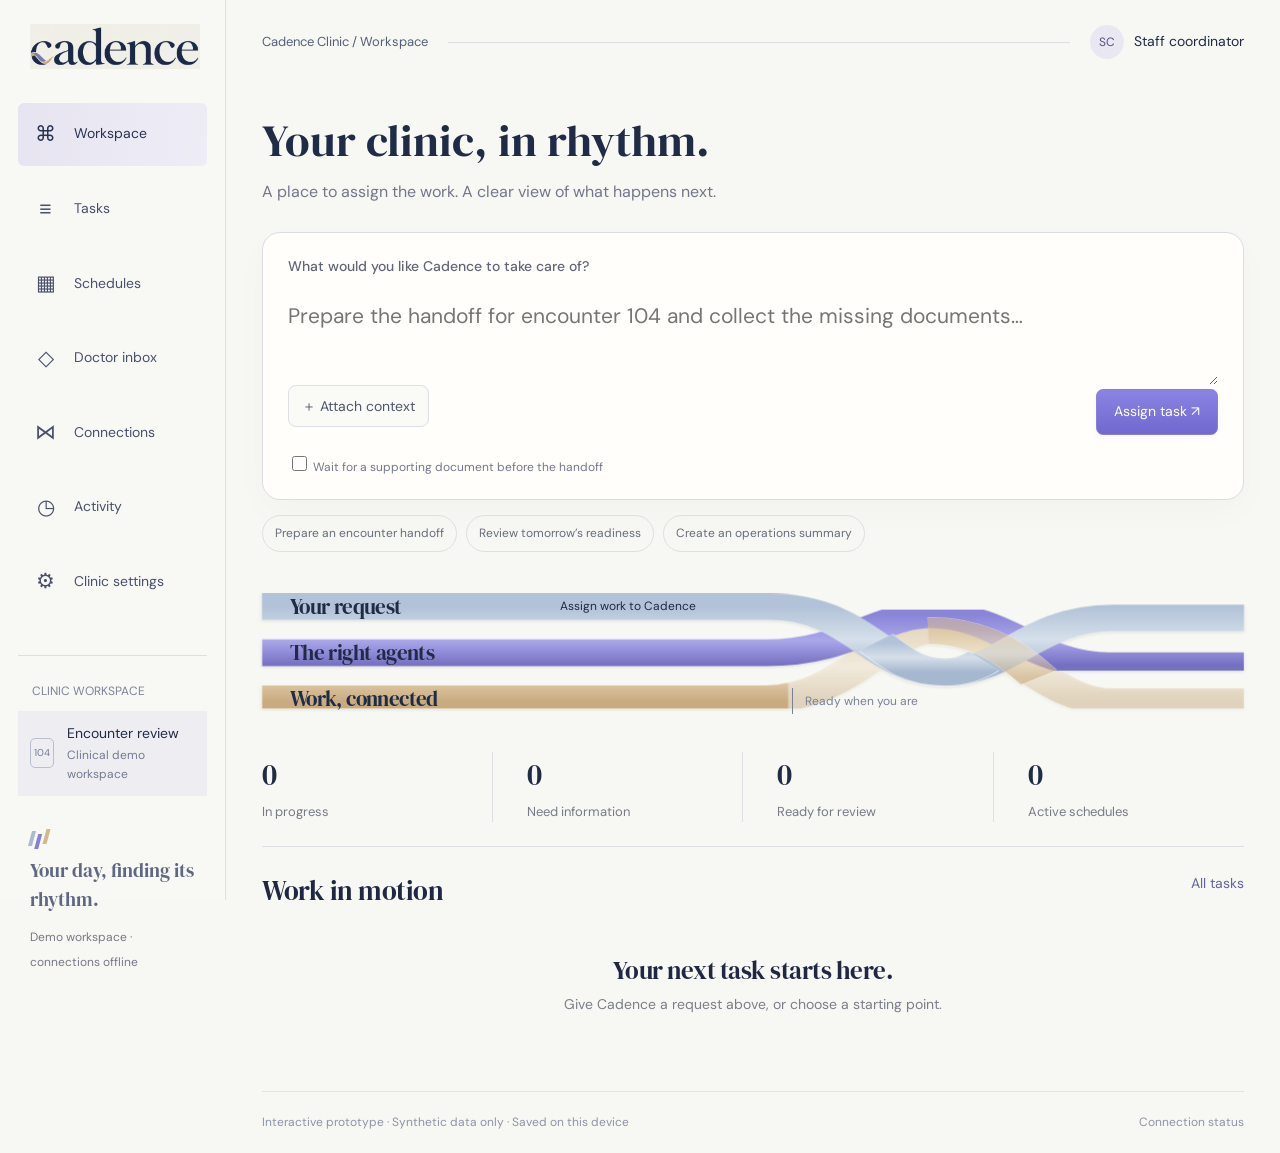
==== web/index.html @ 1e5900df "Initial commit: Cadence coordinator UI handoff Static coordinator-first UI prototype (commit 3418a2c" ====
<!doctype html>
<html lang="en"><head><meta charset="utf-8"><meta name="viewport" content="width=device-width,initial-scale=1"><meta name="theme-color" content="#F7F7F3"><title>Cadence · Your day, finding its rhythm.</title><meta name="description" content="Cadence brings the encounter, its evidence, and follow-through together. Synthetic workflow prototype."><link rel="stylesheet" href="fonts.css"><link rel="stylesheet" href="weave.css"><link rel="stylesheet" href="coordinator.css"><link rel="icon" type="image/svg+xml" href="data:image/svg+xml,%3Csvg xmlns='http://www.w3.org/2000/svg' viewBox='0 0 40 40'%3E%3Cpath d='M31 9A15 15 0 1 0 31 31' fill='none' stroke='%23202B46' stroke-width='5'/%3E%3Cpath d='M6 22Q17 15 29 31' fill='none' stroke='%237775D8' stroke-width='5'/%3E%3Cpath d='M6 24Q17 36 29 29' fill='none' stroke='%23D4B88F' stroke-width='4'/%3E%3C/svg%3E"></head><body>
<div class="app-shell"><aside class="sidebar"><a class="brand" href="#home" aria-label="Cadence"><svg viewBox="200 260 1140 270" role="img" aria-label="Cadence woven wordmark"><image href="assets/wordmark-source.png" width="1536" height="1024"/></svg></a><nav id="navigation" aria-label="Workspace"></nav><div class="sidebar-case"><span>CLINIC WORKSPACE</span><a class="case-button" href="encounter.html"><span class="case-icon">104</span><span>Encounter review<small>Clinical demo workspace</small></span></a></div><div class="sidebar-bottom"><span class="small-weave" aria-hidden="true"><i></i><i></i><i></i></span><p>Your day, finding its rhythm.</p><a href="#connections">Demo workspace · connections offline</a></div></aside><div class="workspace"><header class="topbar"><span id="context">Clinic workspace</span><span class="topbar-line"></span><a href="#settings" class="coordinator-profile"><span class="avatar">SC</span> Staff coordinator</a></header><main id="app"></main><footer><span>Interactive prototype · Synthetic data only · Saved on this device</span><a href="#connections">Connection status</a></footer></div></div>
<dialog id="editor"><div class="dialog-top"><h2 id="editor-title"></h2><button data-action="close" class="icon-button" aria-label="Close dialog">×</button></div><div id="editor-body"></div></dialog><div id="toast" role="status" aria-live="polite"></div><script src="weave.js"></script><script src="operations-model.js"></script><script src="coordinator.js"></script></body></html>
---- web/fonts.css ----
@font-face {
  font-family: 'DM Sans';
  font-style: normal;
  font-weight: 400;
  font-display: swap;
  src: url(assets/font-0.ttf) format('truetype');
}
@font-face {
  font-family: 'DM Sans';
  font-style: normal;
  font-weight: 500;
  font-display: swap;
  src: url(assets/font-1.ttf) format('truetype');
}
@font-face {
  font-family: 'DM Sans';
  font-style: normal;
  font-weight: 600;
  font-display: swap;
  src: url(assets/font-2.ttf) format('truetype');
}
@font-face {
  font-family: 'DM Serif Display';
  font-style: normal;
  font-weight: 400;
  font-display: swap;
  src: url(assets/font-3.ttf) format('truetype');
}
---- web/weave.css ----
:root{--pearl:#f7f7f3;--ink:#202b46;--body:#4e5873;--muted:#7b8396;--line:#dedfe3;--iris:#7775d8;--iris-deep:#625ccd;--iris-pale:#eeedf7;--champagne:#d4b88f;--paper:#fdfdfb;--serif:'DM Serif Display',Georgia,serif;--sans:'DM Sans',Arial,sans-serif}*{box-sizing:border-box}html{scroll-behavior:smooth}body{margin:0;background:var(--pearl);font:16px/1.55 var(--sans);color:var(--ink);-webkit-font-smoothing:antialiased}button,input,select,textarea{font:inherit}button,a,input,select,textarea{-webkit-tap-highlight-color:transparent}button{cursor:pointer;color:var(--body);border:1px solid #d7d9e3;background:transparent;padding:11px 17px;border-radius:7px;transition:background .18s,border-color .18s,transform .18s}button:hover{background:#eeeeF5;border-color:#bfc0d5}button:active{transform:translateY(1px)}button:disabled{opacity:.42;cursor:not-allowed;transform:none}a{color:inherit;text-decoration:none}button:focus-visible,a:focus-visible,input:focus-visible,select:focus-visible,textarea:focus-visible,summary:focus-visible{outline:2px solid var(--iris-deep);outline-offset:4px}.icon{width:24px;height:24px;flex-shrink:0}.app-shell{display:grid;grid-template-columns:226px minmax(0,1fr);min-height:100vh}.sidebar{position:sticky;top:0;height:100vh;border-right:1px solid var(--line);padding:24px 18px;display:flex;flex-direction:column;background:#f8f8f5;z-index:4}.brand{display:block;width:170px;height:45px;margin:0 12px 34px;mix-blend-mode:multiply}.brand svg{width:100%;height:100%;overflow:hidden}.sidebar nav{display:flex;flex-direction:column;gap:12px}.sidebar nav a{display:flex;align-items:center;gap:17px;font-size:14px;padding:15px 16px;border-radius:6px;color:#49516b}.sidebar nav a:hover{background:#f0eff4}.sidebar nav a.active{background:linear-gradient(100deg,#e7e4f1,#eeedf6);color:#293351}.sidebar nav a.active .icon{color:#7770d1}.sidebar-case{margin-top:42px;padding-top:22px;border-top:1px solid var(--line)}.sidebar-case>span{font-size:12px;color:var(--muted);padding-left:14px}.case-button{border:0;width:100%;display:flex;gap:13px;align-items:center;text-align:left;margin-top:8px;background:#eeedf2;padding:12px;font-size:14px}.case-icon{width:27px;height:30px;display:grid;place-items:center;border:1px solid #b9bfd1;border-radius:5px;font-size:10px;color:#757c98}.case-button small{display:block;font-size:12px;color:#747c91;margin-top:2px}.sidebar-bottom{margin-top:auto;padding:35px 12px 4px}.sidebar-bottom p{font-family:var(--serif);font-size:19px;font-weight:400;margin:10px 0;color:#5f6880}.sidebar-bottom button{font-size:12px;padding:0;border:0;color:#8b90a1}.small-weave{display:flex;gap:3px;transform:skew(-15deg);width:32px}.small-weave i{height:15px;width:4px;background:#aabbd1}.small-weave i:nth-child(2){background:#8880d5;transform:translateY(3px)}.small-weave i:nth-child(3){background:#d6b78b;transform:translateY(-2px)}.workspace{min-width:0;padding:0 36px}.topbar{display:flex;align-items:center;gap:20px;height:84px;font-size:13px;color:#546078}.topbar-line{height:1px;background:var(--line);flex:1}.topbar>span:first-child{white-space:nowrap}#session-button{border:0;padding:4px;display:flex;align-items:center;gap:11px;font-size:14px;color:var(--ink)}#session-button .icon{width:31px;height:31px;padding:6px;background:#ebebea;border-radius:50%;color:#596179}.chevron{margin-left:3px;color:#8a91a0}.page-heading{margin:8px 0 25px}.page-heading h1{font-family:var(--serif);font-size:clamp(34px,3.8vw,58px);font-weight:400;line-height:1.12;letter-spacing:-1.8px;margin:0 0 10px;color:#171f3b}.page-heading>p{font-size:18px;line-height:1.6;color:#71778b;margin:0}h2,h3{font-family:var(--serif);font-weight:400;letter-spacing:-.5px;color:#202743;line-height:1.3;margin:0 0 12px}h2{font-size:27px}h3{font-size:21px}p{margin:0 0 15px}.metadata,.muted{color:#7b8396;font-size:14px}.metadata{line-height:1.7}.eyebrow{font-size:12px;letter-spacing:1.7px;color:var(--muted)}.footnote{font-size:12px;color:#7b8296;line-height:1.7;margin-top:16px}.badge{border:1px solid #dfe0ea;border-radius:6px;background:#eeedf5;font-size:12px;padding:6px 10px;white-space:nowrap;color:#5e6285}.badge.warm{color:#926b43;background:#fbf2e6;border-color:#ead9bf}.badge.success{background:#edf0f3;color:#596882}.primary{background:linear-gradient(180deg,#8b84e3,#7068ce);border:1px solid #8980dd;color:white;box-shadow:0 3px 7px #635dbb0a}.primary:hover{background:linear-gradient(180deg,#8177da,#655bc2);border-color:#766ad1}.full{display:block;width:100%}.text-button,.source-link{border:0;border-radius:0;padding:0;color:#7870cc;font-size:14px;background:transparent;box-shadow:none}.source-link{display:inline-block;text-decoration:underline;text-underline-offset:3px}.text-button:hover,.source-link:hover{background:none;color:#534ca6}.actions{display:flex;align-items:center;flex-wrap:wrap;gap:12px;margin:22px 0 0}.actions button{font-size:14px}.surface{border:1px solid #dcdde4;border-radius:12px;background:linear-gradient(145deg,#ffffffcb,#ffffff50);padding:25px 27px;min-width:0}.surface p{font-size:15px;color:var(--body)}.two-columns{display:grid;grid-template-columns:1fr 1fr;gap:22px;margin:22px 0 28px}.section-heading{display:flex;justify-content:space-between;align-items:flex-start;gap:15px}.section-heading h2{margin-bottom:12px}.weave{position:relative;width:100%;isolation:isolate;margin:30px 0 5px;aspect-ratio:4/1;min-height:240px}.weave>svg{display:block;position:absolute;inset:0;width:100%;height:100%;overflow:visible}.weave-controls{position:absolute;inset:0;pointer-events:none}.ribbon-control{position:absolute;left:1%;height:17%;width:45%;border:0;border-radius:0;display:flex;align-items:center;gap:20px;padding:0 26px;text-align:left;pointer-events:auto;background:none!important;color:var(--ink)}.ribbon-control:hover{background:#ffffff1a!important;border-radius:7px}.ribbon-control-0{top:11.3%}.ribbon-control-1{top:41.3%}.ribbon-control-2{top:71.3%}.ribbon-title{font-family:var(--serif);font-size:25px;line-height:1.1;white-space:nowrap;letter-spacing:-.6px}.ribbon-note{font-size:12px;margin-left:auto;white-space:nowrap;max-width:54%;text-align:right}.ribbon-control-1 .ribbon-note{display:none}.ribbon-control-2 .ribbon-note{display:none}.ribbon-check{font-size:15px;display:grid;place-items:center;width:26px;height:26px;border-radius:50%;background:#5d7099;color:white;border:1px solid white;flex-shrink:0}.gap-control{position:absolute;left:39.1%;width:6.3%;top:40%;height:19%;border:0;background:none!important;border-radius:0;padding:0}.gap-control span{position:absolute;top:100%;left:50%;transform:translateX(-50%);white-space:nowrap;font-size:12px;color:#a98457;margin-top:6px}.gap-control:hover:before{content:'';position:absolute;inset:3px;background:#d7c09b2b;border-radius:4px}.weave-wait{position:absolute;left:54%;top:77%;font-size:12px;color:#798199;border-left:1px solid #7a8197;padding-left:12px;line-height:26px}.ribbon-path{stroke-linecap:butt;stroke-linejoin:round}.weave-enter .ribbon-path{stroke-dasharray:1000;stroke-dashoffset:1000;animation:weaveDraw 1.9s cubic-bezier(.25,.65,.3,1) forwards;animation-delay:calc(var(--strand)*.16s)}.weave-enter .strand{animation:weaveSettle 1.9s cubic-bezier(.2,.8,.2,1) both;animation-delay:calc(var(--strand)*.16s);transform-origin:60% 50%}.weave-enter .strand-0{--entry:14px}.weave-enter .strand-1{--entry:-20px}.weave-enter .strand-2{--entry:22px}.weave-enter .crossing{animation:crossIn 2s ease both}.weave-enter .crossing-two{animation-delay:.15s}.weave-enter .weave-seal{animation:sealIn 2.5s ease both}.weave-enter .ribbon-note,.weave-enter .ribbon-check{animation:labelIn 1.7s ease both}.weave-progress .strand{animation:continueWeave 1.35s cubic-bezier(.2,.75,.2,1) both;animation-delay:calc(var(--strand)*.1s);transform-origin:65% 50%}.weave-progress .crossing{animation:crossSettle 1.5s ease}.weave-progress .weave-seal{animation:sealIn .8s ease both}.weave-input .strand{animation:inputWeave .9s ease both;animation-delay:calc(var(--strand)*.09s)}.weave[data-confirmed="1"] .strand-1{filter:brightness(1.04)}.weave[data-confirmed="2"] .strand-2{filter:brightness(1.04)}.compact{min-height:130px;max-height:180px;aspect-ratio:6.4/1;margin:20px 0 24px}.compact svg{preserve-aspect-ratio:none}.compact .ribbon-title{font-size:21px}.compact .ribbon-note{font-size:11px}.compact .ribbon-control{height:22%;padding:0 18px;gap:15px}.compact .ribbon-control-0{top:9%}.compact .ribbon-control-1{top:39%}.compact .ribbon-control-2{top:69%}.compact .gap-control span{font-size:11px;margin-top:2px}.compact .weave-wait{top:73%;font-size:11px}.encounter-bottom{display:grid;grid-template-columns:minmax(0,1fr) 330px;gap:7%;align-items:start;margin:20px 0 18px}.latest-update{padding:15px 0;max-width:660px}.latest-update>small{font-size:12px;color:#636e84;display:block;margin-bottom:9px}.latest-update>div{display:flex;gap:18px;align-items:flex-start}.latest-update .icon{width:25px;height:28px;margin-top:4px}.latest-update p{font-size:17px;line-height:1.65;margin-bottom:6px}.latest-update .source-link{font-size:13px;margin-left:14px}.latest-update>.text-button{margin:22px 0 0 44px;font-size:13px}.connection-panel{position:relative;background:#fdfdfbf2;border:1px solid #d8d9e0;border-radius:16px;padding:23px 22px;box-shadow:0 14px 22px #1d294710;margin-top:-90px;z-index:2}.connection-panel:before{content:'';position:absolute;width:13px;height:13px;background:#fdfdfb;border-left:1px solid #d8d9e0;border-bottom:1px solid #d8d9e0;left:-7px;top:28px;transform:rotate(45deg)}.panel-heading{display:flex;align-items:flex-start;gap:13px}.panel-heading h2{font-size:25px;flex:1}.panel-heading .icon{width:20px;color:#7a8194}.connection-panel p{font-size:15px;color:var(--body);margin-bottom:5px}.connection-panel .metadata{font-size:12px;display:block;margin:5px 0 19px}.connection-panel .full{font-size:14px;margin-top:12px;padding:10px}.history-strip{border-top:1px solid var(--line);padding:18px 0 0;margin-top:25px}.history-strip>div:first-child{display:flex;justify-content:space-between;font-size:13px;color:#606c84;margin-bottom:19px}.history-strip .text-button{font-size:12px}.history-points{display:flex;padding:0 7px}.history-points button{flex:1;border:0;border-radius:0;border-top:1px solid #d4d6df;padding:14px 10px 0 0;position:relative;text-align:left;font-size:12px;color:#9298aa;line-height:1.5}.history-points i{position:absolute;top:-4px;left:0;width:8px;height:8px;background:#f4f4f1;border:1px solid #b8bece;border-radius:50%}.history-points .done{color:#626e88}.history-points .done i{background:#8580ce;border-color:#7772c6}.history-points button:hover{background:transparent;color:#7770cc}.history-points button:last-child{flex:0 0 130px;border-top-color:transparent}.patient-layout{display:grid;grid-template-columns:minmax(390px,.85fr) 1.15fr;gap:0;align-items:center;margin:32px 0 45px}.patient-form{position:relative;z-index:2;background:#ffffffb3;padding:26px 29px;border-radius:12px}.patient-form h2{font-size:31px;line-height:1.2;margin:0 0 26px;letter-spacing:-.7px}.patient-ribbons{min-width:0;margin-left:-1px;overflow:visible}.patient.weave{width:100%;min-height:315px;aspect-ratio:1.8;margin:0}.patient.weave svg{width:175%;max-width:none;left:0}.patient .weave-controls{width:175%}.patient .ribbon-control{width:47%;padding-left:30px}.patient .ribbon-title{font-size:28px}.patient .ribbon-note,.patient .ribbon-check{display:none}.patient-weave-caption{font-size:13px;color:#838b9b;max-width:380px;padding-left:30px;margin:10px 0 0}.patient-layout{overflow:hidden}.checked-in{display:flex;gap:20px;align-items:center;margin:35px 0}.checked-in>.icon{width:42px;height:42px;background:#e5e4f4;color:#6c68be;border-radius:50%;padding:10px}.checked-in p{font-size:23px;font-family:var(--serif);margin:0}.checked-in p span{display:block;font:14px var(--sans);color:var(--muted);margin-top:7px}.field{display:block;font-size:15px;color:#505d7d;margin:0 0 23px}.field input,.field select{display:block;width:100%;height:45px;margin-top:8px;padding:9px 13px;border:1px solid #cbd0df;background:#ffffffb5;color:var(--ink);border-radius:6px;outline-offset:3px}.check-label{display:flex;gap:13px;align-items:flex-start;font-size:14px;line-height:1.6;color:#57617c;margin:20px 0}.check-label input{width:21px;height:21px;accent-color:#7b74d2;flex-shrink:0;margin:1px 0 0}.patient-form .primary{margin-top:30px;padding:13px;font-size:16px}.file-picker{border:1px dashed #bbb9d3;border-radius:9px;display:flex;flex-wrap:wrap;align-items:center;gap:15px;padding:22px;margin:22px 0;background:#f3f2f8}.file-picker>span{font-size:15px}.file-picker small{font-size:12px;color:#8b8fa3;display:block;margin-top:3px}.file-picker input{font-size:13px;width:100%;margin-top:6px}.file-picker input::file-selector-button{background:#eeecf8;border:1px solid #c6c3df;border-radius:4px;font:inherit;color:#555179;padding:7px 10px;margin-right:12px;cursor:pointer}.callout{background:#efedf5;color:#646580;padding:15px 17px;border-radius:6px;font-size:13px;line-height:1.7;margin:20px 0}.form-error{color:#a34646;font-size:13px!important;margin-top:12px}.form-error:empty{display:none}.document-facts{display:grid;grid-template-columns:105px minmax(0,1fr);gap:14px 17px;margin:28px 0;font-size:14px}.document-facts dt{color:#8a90a0}.document-facts dd{margin:0;min-width:0}.hash{font-family:monospace;font-size:12px;overflow-wrap:anywhere}.document-text{font:13px/1.8 monospace;white-space:pre-wrap;overflow-wrap:anywhere;padding:17px;background:#eeedf2;border-radius:6px;max-height:350px;overflow:auto}details summary{cursor:pointer;color:#7168bd;font-size:14px;padding:12px 0}details p{padding:12px 0}textarea{display:block;width:100%;min-height:240px;padding:15px;line-height:1.8;border:1px solid #bcbdd1;border-radius:7px;background:#ffffffa3;color:var(--ink);resize:vertical;margin-top:12px}.summary-text{font:23px/1.65 var(--serif)!important;color:var(--ink)!important;margin:30px 0 20px}.surface-bottom{border-top:1px solid var(--line);margin-top:35px;padding-top:23px}.empty-state{padding:30px 0;color:#939aac!important}.transcript{margin-top:30px;border-top:1px solid var(--line)}.transcript-line{width:100%;display:flex;gap:15px;align-items:baseline;border:0;border-bottom:1px solid var(--line);border-radius:0;padding:17px 8px;text-align:left;font-size:15px;line-height:1.8}.transcript-line time{font-size:12px;color:#939bb0}.transcript-line.selected{background:#ebe8f5;border-left:2px solid #8578ca}.gap-preview{display:flex;align-items:center;height:80px;margin:30px 0}.gap-preview span{height:28px;background:linear-gradient(#a09ce1,#7e78ce);flex:1}.gap-preview i{height:32px;width:70px;border:1px dashed #bda078;background:var(--pearl);margin:0 8px}.packet-heading{display:flex;align-items:center;gap:25px;justify-content:space-between}.packet-heading .page-heading{flex:1}.packet-heading .page-heading h1{font-size:clamp(33px,3.2vw,49px)}.packet-badge{display:flex;gap:12px;align-items:center;border:1px solid var(--line);padding:15px 17px;border-radius:9px;max-width:310px}.packet-badge h3{font-size:18px;margin:0 0 5px}.packet-badge span{font-size:12px;color:#79829b}.packet-badge .icon{width:25px;height:30px}.packet-columns{margin-top:20px}.packet-columns .section-heading{flex-wrap:wrap;gap:0}.packet-columns h2{font-size:25px}.source-table{margin-top:22px}.table-header{display:flex;justify-content:space-between;padding:10px 0;border-bottom:1px solid var(--line);font-size:12px;color:#6d7690}.table-header span:last-child{margin-right:50px}.source-row{display:flex;align-items:center;gap:13px;width:100%;padding:17px 0;border:0;border-bottom:1px solid var(--line);border-radius:0;text-align:left;font-size:14px;color:#394663}.source-row:last-child{border:0}.source-row>.icon{width:22px}.source-row>span{flex:1}.source-row>small{max-width:135px;font-size:12px;line-height:1.4;color:#7e879e}.source-row>i{width:25px;height:25px;flex-shrink:0;border:1px solid #d0d4e0;border-radius:50%;font-style:normal;display:grid;place-items:center;color:#a5adc0}.source-row>i.present{background:#c6d3e5;color:#394c70;border:0}.reviewed-summary{display:flex;gap:17px;margin:24px 0}.reviewed-summary .icon{width:28px;height:31px;margin-top:3px}.reviewed-summary p{font:22px/1.45 var(--serif);color:var(--ink)}.reviewed-summary span{font-size:13px;color:#717d95;display:block}.reviewed-summary .source-link{font-size:12px;margin-top:7px}.packet-actions{justify-content:flex-end;border-top:1px solid var(--line);padding-top:25px;margin-top:25px}.packet-notes{display:flex;gap:20px;font-size:12px;color:#969eae;border-top:1px solid var(--line);margin-top:25px;padding-top:18px}.packet-notes>span+span{border-left:1px solid var(--line);padding-left:20px}.unresolved-list{display:flex;gap:10px 20px;align-items:center;flex-wrap:wrap;background:#f3ede5;border:1px solid #e5d5be;border-radius:7px;padding:13px 16px;margin:15px 0 22px;font-size:13px;color:#876b4c}.unresolved-list strong{font-weight:500}.unresolved-list span{border-left:1px solid #dbccb6;padding-left:16px}.unresolved-list small{display:block;color:#a18d75;font-size:11px}.operator-weave{position:relative}.operator-weave>.weave{min-height:220px}.removed-note{position:absolute;left:34%;top:-10px;background:white;box-shadow:0 8px 20px #2b335e15;border:1px solid var(--line);padding:14px 20px;border-radius:8px;font-size:14px}.removed-note span{display:block;font-size:12px;color:#9699aa;margin-top:4px}.runtime-strip{display:grid;grid-template-columns:repeat(4,1fr);border:1px solid var(--line);border-radius:9px;padding:13px 0;margin:20px 0}.runtime-strip button{border:0;border-right:1px solid var(--line);border-radius:0;display:flex;gap:15px;align-items:center;text-align:left;padding:0 23px;font-size:14px}.runtime-strip button:last-child{border:0}.runtime-strip .icon{width:24px}.runtime-strip small{display:block;color:#7d879e;font-size:13px;margin-top:3px}.run-status{display:flex;gap:20px;align-items:center;padding:17px 20px;border-radius:7px;background:#eae8f5;margin:20px 0}.run-status strong{font-family:var(--serif);font-size:20px;font-weight:400;max-width:60%;overflow-wrap:anywhere;line-height:1.3}.run-status>span{border-left:1px solid #c9c5de;padding-left:20px;font-size:12px;color:#6e6e8f}.run-status.blocked{background:#f7e7e7;color:#a13f45}.run-status.blocked>span{border-color:#d9b8be}.operator-panels .actions{gap:8px}.operator-panels .actions button{font-size:12px;padding:10px 12px}.event-list{list-style:none;padding:0;margin:20px 0 0}.event-list li{display:flex;align-items:flex-start;position:relative;gap:17px;padding:0 0 22px;font-size:13px;color:#5d6884;line-height:1.6}.event-list li:not(:last-child):before{content:'';position:absolute;left:5px;top:10px;bottom:0;width:1px;background:#d8d9e4}.event-point{height:11px;width:11px;border:1px solid #9ca5bf;background:#eceef4;border-radius:50%;flex-shrink:0;margin-top:4px;z-index:1}.event-list li:first-child .event-point{background:#8279d7;border-color:#8279d7}.event-list li>div{flex:1}.event-list small{font-size:11px;color:#9a9fb2;display:block;margin-top:3px}.event-list time{font-size:11px;color:#909bb1;white-space:nowrap;margin-top:3px}.security-footer{margin:0 0 10px}.history-control{display:flex;align-items:center;justify-content:space-between;gap:25px}.history-control h2{margin-bottom:4px}.history-control label{font-size:13px;color:#7b8396}.history-control input{display:block;accent-color:#7b75cf;width:250px;margin-top:9px;cursor:ew-resize}.seeded-history{font-size:15px;line-height:2.3;color:#788297;padding-left:20px}.view-timeline .weave-controls,.view-timeline .gap-control{pointer-events:none}.view-timeline .ribbon-control{pointer-events:none}footer{display:flex;justify-content:space-between;align-items:center;gap:20px;min-height:62px;font-size:12px;color:#8d94a7;margin-top:26px;border-top:1px solid #e2e3e7}footer button{border:0;padding:7px 0;font-size:12px;color:#8d94a7}footer button>span{margin-left:12px;color:#7779a0}.sr-only{position:absolute;width:1px;height:1px;overflow:hidden;clip:rect(0,0,0,0);white-space:nowrap}dialog{border:1px solid #dcdde4;border-radius:15px;background:#fbfbf8;color:var(--ink);width:min(780px,92vw);max-height:85vh;overflow:auto;padding:30px 34px;box-shadow:0 25px 90px #202b4630}dialog::backdrop{background:#28314a33;backdrop-filter:blur(5px)}.dialog-top{display:flex;align-items:flex-start;justify-content:space-between;gap:20px;margin-bottom:20px}.dialog-top h2{font-size:32px;margin:7px 0 0}.icon-button{border:0;padding:0;font-size:27px;color:#80869e;line-height:1;width:30px;height:30px}dialog>p{font-size:14px;color:var(--muted)}.role-options{display:grid;grid-template-columns:1fr 1fr;gap:14px;margin-top:25px}.role-options button{text-align:left;padding:20px;background:#f0eef8;border-color:#dedbea}.role-options strong{display:block;font-family:var(--serif);font-size:23px;font-weight:400;margin-bottom:6px;color:var(--ink)}.role-options span{font-size:13px;color:#7b7d96}.runtime-grid{display:grid;grid-template-columns:repeat(3,1fr);gap:23px}.runtime-grid p{font-size:13px;line-height:1.9;color:var(--muted)}.requirement-details>div{display:flex;gap:16px;padding:15px 0;border-bottom:1px solid var(--line);font-size:15px}.requirement-details small{display:block;font-size:12px;color:var(--muted);margin-top:3px}#toast{position:fixed;left:50%;bottom:24px;transform:translate(-50%,15px);padding:13px 22px;background:#303955;color:#f5f4fa;box-shadow:0 8px 30px #202b4625;border-radius:8px;font-size:14px;opacity:0;pointer-events:none;transition:opacity .2s,transform .2s;max-width:90vw;z-index:20}#toast.show{opacity:1;transform:translate(-50%,0)}@keyframes weaveDraw{from{stroke-dashoffset:1000}to{stroke-dashoffset:0}}@keyframes weaveSettle{0%{transform:translateY(var(--entry,0))}75%{transform:translateY(calc(var(--entry,0)*-.12))}100%{transform:translateY(0)}}@keyframes crossIn{0%,40%{opacity:0;transform:translateX(-12px)}100%{opacity:1;transform:translateX(0)}}@keyframes sealIn{0%,60%{opacity:0;transform:translateY(4px)}100%{opacity:1;transform:none}}@keyframes labelIn{0%,35%{opacity:0}100%{opacity:1}}@keyframes continueWeave{0%{transform:translateX(-12px) scaleX(.985)}55%{transform:translateX(3px) scaleX(1.002)}100%{transform:none}}@keyframes crossSettle{0%{transform:translateX(-12px)}100%{transform:none}}@keyframes inputWeave{0%,100%{transform:translateX(0)}50%{transform:translateX(7px)}}@media(min-width:1700px){.app-shell{grid-template-columns:250px minmax(0,1fr)}.workspace{padding:0 50px}.topbar{height:90px}.weave{min-height:300px}.connection-panel{width:360px;justify-self:end}.page-heading{margin-top:20px}.ribbon-title{font-size:29px}.ribbon-note{font-size:14px}.compact{min-height:160px}.patient-layout{grid-template-columns:.8fr 1.2fr}.patient-form{padding:35px}.patient.weave{min-height:370px}}@media(max-width:1200px){.app-shell{grid-template-columns:190px minmax(0,1fr)}.sidebar{padding:23px 12px}.brand{width:146px;margin-left:8px}.sidebar nav a{padding:13px 11px;gap:12px;font-size:13px}.workspace{padding:0 25px}.ribbon-control{padding:0 17px;gap:10px}.ribbon-title{font-size:22px}.ribbon-note{font-size:11px}.ribbon-control-0 .ribbon-note{display:none}.weave{min-height:220px}.encounter-bottom{grid-template-columns:1fr 300px;gap:25px}.connection-panel{padding:22px 19px;margin-top:-30px}.panel-heading h2{font-size:23px}.packet-heading{align-items:flex-start}.packet-badge{max-width:240px;font-size:12px;padding:12px}.packet-badge h3{font-size:16px}.packet-heading .page-heading h1{font-size:38px}.two-columns{gap:17px}.surface{padding:22px}.source-row>small{max-width:100px}.runtime-strip button{padding:0 14px;gap:10px}.runtime-strip small{font-size:12px}.patient-layout{grid-template-columns:minmax(330px,1fr) 1fr}.patient-form h2{font-size:28px}.patient .ribbon-title{font-size:23px}.patient .ribbon-control{padding-left:20px}.history-control input{width:180px}}@media(max-width:950px){.app-shell{grid-template-columns:165px minmax(0,1fr)}.sidebar{padding:20px 9px}.brand{width:130px;margin-left:6px}.sidebar nav a{font-size:12px;padding:12px 9px;gap:9px}.sidebar nav .icon{width:20px}.sidebar-case{margin-top:30px}.sidebar-bottom{padding-left:7px}.sidebar-bottom p{font-size:16px}.workspace{padding:0 22px}.topbar{gap:12px;font-size:12px}#session-button{font-size:12px}.page-heading h1{font-size:43px}.page-heading>p{font-size:16px}.two-columns{grid-template-columns:1fr}.encounter-bottom{grid-template-columns:1fr 270px;gap:20px}.latest-update p{font-size:15px}.latest-update .source-link{margin-left:0;display:block}.connection-panel{padding:19px 17px}.panel-heading h2{font-size:22px}.ribbon-title{font-size:21px}.ribbon-check{display:none}.gap-control span{font-size:11px}.weave-wait{font-size:11px}.compact{min-height:150px}.patient-layout{grid-template-columns:1fr}.patient-form{max-width:600px}.patient-ribbons{margin:24px 0}.patient.weave{min-height:270px;aspect-ratio:2.5}.patient.weave svg,.patient .weave-controls{width:130%}.packet-heading{flex-direction:column;gap:0}.packet-badge{max-width:none;margin:0 0 12px}.runtime-strip{grid-template-columns:1fr 1fr;gap:18px 0}.runtime-strip button:nth-child(2){border:0}.history-control{flex-wrap:wrap}.role-options{grid-template-columns:1fr 1fr}.runtime-grid{grid-template-columns:1fr}.operator-weave>.weave{min-height:200px}.removed-note{top:-5px;left:27%;font-size:12px;max-width:270px}.removed-note span{font-size:11px}}@media(max-width:680px){.app-shell{display:block}.sidebar{position:relative;height:auto;width:100%;padding:17px 18px 0;border-right:0;border-bottom:1px solid var(--line);display:block}.brand{width:144px;height:35px;margin:0 0 16px}.sidebar nav{flex-direction:row;gap:8px;overflow:auto;padding-bottom:8px}.sidebar nav a{white-space:nowrap;flex:1;justify-content:center;padding:9px;font-size:13px;gap:8px}.sidebar nav .icon{width:19px;height:19px}.sidebar-case,.sidebar-bottom{display:none}.workspace{padding:0 18px}.topbar{height:66px;gap:9px}#session-button{font-size:12px}#session-button .icon{width:25px;height:25px}.topbar>span:first-child{font-size:11px;white-space:normal}.topbar-line{min-width:5px}.page-heading{margin:10px 0 20px}.page-heading h1,.packet-heading .page-heading h1{font-size:38px;letter-spacing:-1.2px;line-height:1.08}.page-heading>p{font-size:15px}.weave{min-height:190px;margin:26px 0 10px;overflow:visible}.weave svg{width:145%;left:0}.weave-controls{width:145%}.workspace{overflow:hidden}.ribbon-title{font-size:20px}.ribbon-control{padding-left:10px;width:44%}.ribbon-control-1{top:41%}.ribbon-control-2{top:71%}.gap-control{left:57%;top:42%;width:9%;height:15%}.gap-control span{font-size:10px;margin-top:3px;white-space:normal;width:95px;line-height:1.3;text-align:center}.weave-wait{left:78%;top:74%;font-size:10px;padding-left:6px;line-height:1.5;max-width:80px}.encounter-bottom{grid-template-columns:1fr;gap:5px;margin-top:18px}.latest-update{padding:10px 0 20px}.latest-update>.text-button{margin-top:13px}.connection-panel{margin-top:0;padding:22px;border-radius:12px}.connection-panel:before{display:none}.connection-panel .metadata{margin-bottom:10px}.connection-panel .full{padding:12px}.panel-heading h2{font-size:26px}.history-strip{margin-top:28px}.history-points{overflow-x:auto;padding-top:3px;gap:0}.history-points button{min-width:100px;font-size:11px}.history-points button:last-child{flex:1}.compact{min-height:170px}.compact .ribbon-title{font-size:20px}.compact .ribbon-control{padding:0 10px;height:17%}.compact .ribbon-control-0{top:11.3%}.compact .ribbon-control-1{top:41.3%}.compact .ribbon-control-2{top:71.3%}.compact .weave-wait{top:74%}.two-columns{margin-top:24px;gap:18px}.surface{padding:22px 20px}h2{font-size:26px}.patient-layout{margin:26px 0 0}.patient-form{padding:25px 22px}.patient-form h2{font-size:29px}.patient.weave{min-height:230px}.patient.weave svg,.patient .weave-controls{width:145%}.patient .ribbon-title{font-size:23px}.patient-weave-caption{padding:0;font-size:13px}.patient .ribbon-control{padding-left:14px}.patient-form .primary{font-size:14px}.section-heading{flex-wrap:wrap}.summary-text{font-size:22px!important}.source-row{gap:9px;font-size:13px}.source-row small{font-size:11px;max-width:92px}.source-row .icon{width:19px}.source-row i{width:22px;height:22px}.packet-notes{flex-direction:column;gap:7px}.packet-notes>span+span{border:0;padding-left:0}.packet-actions{justify-content:flex-start}.reviewed-summary p{font-size:21px}.unresolved-list{font-size:12px}.runtime-strip{padding:16px 0}.runtime-strip button{font-size:12px;padding:0 13px;gap:10px}.runtime-strip small{font-size:11px}.runtime-strip .icon{width:20px}.operator-weave>.weave{min-height:200px;margin-top:55px}.removed-note{left:20%;top:-37px;width:260px;font-size:12px}.event-list li{gap:12px}.event-list time{font-size:10px}.operator-panels .actions button{font-size:12px}.run-status{padding:15px}.run-status strong{font-size:18px}.history-control{gap:15px}.history-control input{width:175px}.history-control h2{font-size:24px}footer{font-size:10px;gap:15px;margin-top:22px}footer button{font-size:10px}.role-options{grid-template-columns:1fr}dialog{padding:25px 22px}.dialog-top h2{font-size:29px}.document-facts{grid-template-columns:85px 1fr;gap:14px}.badge{white-space:normal}.form-error{font-size:12px}.page-heading h1{overflow-wrap:normal}}@media(prefers-reduced-motion:reduce){html{scroll-behavior:auto}*,*:before,*:after{animation:none!important;transition:none!important}.weave-enter .ribbon-path{stroke-dashoffset:0!important}.weave-enter .crossing,.weave-enter .weave-seal,.weave-enter .ribbon-note{opacity:1!important;transform:none!important}}

.crossing-two{opacity:var(--cross-opacity,1)}
.weave-enter .crossing-two{animation-name:crossing-reveal}
@keyframes crossing-reveal{0%,40%{opacity:0;transform:translateY(6px)}100%{opacity:var(--cross-opacity,1);transform:translateY(0)}}
---- web/coordinator.css ----
/* Coordinator workspace: original Weave palette, typography, wordmark and ribbon geometry. */
.ops-view{padding-top:32px}.ops-heading{display:flex;align-items:center;justify-content:space-between;gap:24px;margin:0 0 28px}.ops-heading h1{font-family:'DM Serif Display',serif;font-size:clamp(32px,3.5vw,48px);font-weight:400;line-height:1.13;margin:0 0 12px;max-width:950px;overflow-wrap:anywhere}.ops-heading p{font-size:16px;color:#737789;margin:0;line-height:1.6}.ops-heading>.primary{white-space:nowrap}.coordinator-profile{display:flex;align-items:center;gap:10px;color:var(--ink);font-size:14px;text-decoration:none}.avatar{display:inline-grid;place-items:center;width:34px;height:34px;border-radius:50%;background:#E9E7F2;color:#53537A;font-size:12px;flex-shrink:0}.nav-symbol{font-size:21px;display:inline-block;width:23px;text-align:center}.nav-count{margin-left:auto;background:#E7E4F7;padding:2px 7px;border-radius:20px;font-size:12px}.sidebar-bottom a{font-size:12px;color:#777888;text-decoration:none}.sidebar-case a{text-decoration:none;color:inherit}.task-composer{background:#fffefa;border:1px solid #DCDCE3;border-radius:18px;padding:22px 25px;box-shadow:0 12px 35px #202b4606}.task-composer>label:first-child{font-size:14px;font-weight:500;color:#626578}.task-composer textarea{border:0;background:transparent;padding:10px 0;font-size:21px;line-height:1.6;resize:vertical;min-height:95px;box-shadow:none}.task-composer textarea:focus{outline:none}.task-composer:focus-within{border-color:#9691CB;box-shadow:0 0 0 3px #7775d812}.composer-bottom{display:flex;align-items:center;gap:14px}.composer-bottom .primary{margin-left:auto}.attach-button{font-size:14px;cursor:pointer;position:relative;display:inline-flex;align-items:center;border:1px solid #DEDEE6;border-radius:8px;padding:9px 13px;color:#50576C;background:#FAFAF7;overflow:hidden;width:fit-content}.attach-button input{position:absolute;inset:0;opacity:0;cursor:pointer;width:100%;height:100%;padding:0}.attach-button:focus-within{outline:2px solid #7775D8;outline-offset:3px}.document-toggle{display:flex;gap:9px;align-items:center;margin:14px 0 0;font-size:12px;color:#74788A}.document-toggle input{width:15px;height:15px;accent-color:#7775D8}.form-error:empty{display:none}.suggestions{display:flex;gap:9px;margin-top:15px;flex-wrap:wrap}.suggestions button{font-size:12px;padding:8px 12px;border-radius:30px;background:transparent;border-color:#DFDFE3;color:#686D7D}.ops-ribbons{margin:24px 0 8px}.ops-ribbons .weave{margin:0;min-height:146px;max-height:170px}.ops-ribbons .ribbon-title{font-size:21px}.ops-ribbons .ribbon-note{font-size:12px}.ops-ribbons .weave-wait{font-size:12px}.workspace-metrics{display:grid;grid-template-columns:repeat(4,1fr);padding:15px 0 24px;border-bottom:1px solid #DDDFE3;gap:20px}.workspace-metrics a{font-family:'DM Serif Display',serif;font-size:30px;color:#202B46;text-decoration:none;border-right:1px solid #DFDFE3;padding-left:14px}.workspace-metrics a:first-child{padding-left:0}.workspace-metrics a:last-child{border:0}.workspace-metrics span{display:block;font-family:'DM Sans',sans-serif;font-size:13px;color:#777B88;margin-top:3px}.ops-section{margin-top:26px}.ops-section h2,.ops-view .section-heading h2{font-size:27px}.ops-view .section-heading>a{font-size:14px;color:#6563A3}.task-row{display:flex;align-items:center;gap:15px;padding:19px 3px;border-bottom:1px solid #E1E1E5;text-decoration:none;color:#202B46}.task-row:hover{background:#EEEDF52E}.task-symbol{font-size:28px;color:#8983B8;width:38px;height:38px;border-radius:12px;background:#EAE8F0;text-align:center}.task-row>div{flex:1;min-width:0}.task-row strong{font-size:15px;font-weight:500;display:block;overflow-wrap:anywhere}.task-row small{display:block;font-size:12px;margin-top:7px;color:#7B7F8D}.status{font-size:12px;border-radius:30px;padding:7px 11px;background:#EAEAF0;color:#626779;white-space:nowrap}.status-running{background:#EAE8F7;color:#655CA1}.status-waiting{background:#F3EADF;color:#8B6944}.status-review{background:#EAE6F8;color:#6960A3}.status-completed{background:#E5ECE7;color:#496A58}.row-arrow{font-size:24px;color:#8A8D97}.empty-state{padding:34px 14px;text-align:center}.empty-state h3{font-family:'DM Serif Display',serif;font-size:25px;font-weight:400;margin:0 0 8px}.empty-state p{font-size:14px;color:#7B7E8A}.task-toolbar{display:flex;justify-content:space-between;gap:20px;align-items:center;margin:25px 0 10px}.filter-tabs{display:flex;gap:6px;flex-wrap:wrap}.filter-tabs button{font-size:13px;background:transparent;border-color:transparent;padding:8px 12px}.filter-tabs button.active{background:#E8E6F2;color:#625C91}.search-field{max-width:220px;font-size:14px;padding:9px 13px}.task-layout{display:grid;grid-template-columns:minmax(0,1.65fr) minmax(280px,1fr);gap:26px;margin-top:27px}.task-layout>.surface{padding:25px}.task-inspector{display:grid;align-content:start;gap:20px}.task-inspector .surface{padding:23px}.task-inspector h2{font-size:26px}.back-link{font-size:13px;text-decoration:none;display:inline-block;margin-bottom:20px;color:#73718E}.task-detail .ops-heading h1{font-size:35px}.messages{display:grid;gap:19px;margin:24px 0}.message{padding:18px 20px;border-radius:12px;background:#F3F2F7;max-width:95%}.message.user{background:#EDEBF5;margin-left:auto;width:88%}.message-author{font-size:12px;font-weight:600;color:#6B658F}.message p{font-size:15px;line-height:1.65;margin:8px 0 0;white-space:pre-wrap;overflow-wrap:anywhere}.conversation form{border-top:1px solid #E1E1E6;padding-top:22px}.ops-view textarea{font-family:'DM Sans',sans-serif}.conversation form>label{font-size:13px}.conversation textarea{font-size:15px;background:#FEFEFC;margin-bottom:10px}.agent-row{border:0;border-bottom:1px solid #E7E6EC;border-radius:0;display:flex;width:100%;gap:14px;text-align:left;padding:17px 0;background:transparent}.agent-marker{background:#DAE2EA;color:#586C88;width:34px;height:34px;display:grid;place-items:center;border-radius:50%;font-family:'DM Serif Display',serif;font-size:18px}.agent-1 .agent-marker{background:#E2DEF4;color:#786AB3}.agent-2 .agent-marker{background:#EFE2CB;color:#9B7B4C}.agent-row strong{font-size:14px;font-weight:500;display:block}.agent-row small{display:block;font-size:12px;color:#7C7D8A;margin-top:5px}.ops-events{list-style:none;padding:0;margin:15px 0 0}.ops-events li{border-left:1px solid #DAD7E6;position:relative;padding:0 0 20px 18px;margin-left:4px;font-size:13px;line-height:1.6}.ops-events li:before{content:'';position:absolute;left:-4px;top:5px;width:7px;height:7px;border-radius:50%;background:#9690BE}.ops-events small{display:block;font-size:12px;color:#9293A0;margin-top:4px}.full-events li{font-size:15px;padding-bottom:25px}.ops-events a{color:#444B68}.attached-files{display:flex;gap:7px;flex-wrap:wrap;margin:18px 0}.attached-files>span{font-size:13px;background:#F4F2E9;border:1px solid #E8E1D3;padding:8px 11px;border-radius:7px;overflow-wrap:anywhere}.attached-files small{font-size:12px;color:#8F8776}.output-preview{padding:21px;background:#F7F5EC;border:1px solid #E4DCCC;border-radius:12px;margin:20px 0}.output-preview h3{font-family:'DM Serif Display',serif;font-size:25px;font-weight:400;margin:8px 0}.output-preview p{font-size:14px;line-height:1.6}.output-preview dl{display:grid;grid-template-columns:100px 1fr;font-size:13px;gap:10px}.output-preview dd{margin:0}.closed-note{font-size:13px;color:#7C7F8A}.schedule-notice{display:flex;gap:16px;align-items:center;background:#EDEBF5;padding:15px 18px;border-radius:9px;font-size:13px;margin:22px 0}.schedule-notice span{color:#727087}.week-strip{display:grid;grid-template-columns:repeat(7,1fr);gap:10px;margin:24px 0 30px}.week-strip button{display:flex;flex-direction:column;align-items:center;gap:6px;background:#FCFCF9;border-color:#E1E0E7;padding:16px 8px}.week-strip .selected{border-color:#928AC8;background:#ECE9F8}.week-strip span{font-size:13px}.week-strip strong{font-family:'DM Serif Display',serif;font-size:28px;font-weight:400}.week-strip small{font-size:12px;color:#8C8A99}.schedule-row{display:flex;gap:24px;align-items:center;margin:15px 0;padding:23px}.schedule-time{font-family:'DM Serif Display',serif;font-size:30px;min-width:82px}.schedule-time small{font-family:'DM Sans',sans-serif;display:block;font-size:12px;color:#8B8798}.schedule-description{flex:1;min-width:0}.schedule-description h3{font-size:17px;margin:0 0 8px;font-weight:500}.schedule-description p{font-size:14px;margin:0 0 8px;color:#777787;overflow-wrap:anywhere}.schedule-description small{font-size:12px;color:#908C99}.schedule-actions{display:flex;gap:7px;flex-wrap:wrap;max-width:230px}.schedule-actions button{font-size:12px;padding:7px 12px}.inbox-message{display:flex;gap:13px;padding:22px 0;border-bottom:1px solid #E3E1E8;color:#202B46;text-decoration:none}.inbox-message strong{font-size:14px}.inbox-message strong small{font-size:12px;font-weight:400;color:#8D8A99;display:block;margin-top:4px}.inbox-message p{font-size:14px;line-height:1.6;overflow-wrap:anywhere}.inbox-message small{font-size:12px;color:#7F7992}.ops-view form>label:not(.attach-button):not(.check-label){display:block}.ops-view label{line-height:1.6}.ops-view input:not([type=checkbox]):not([type=file]),.ops-view select,.ops-view textarea,#editor input:not([type=checkbox]),#editor select,#editor textarea{width:100%;box-sizing:border-box}.ops-view form label input:not([type=checkbox]):not([type=file]),.ops-view form label select{margin:7px 0 18px}.ops-view .check-label input{flex-shrink:0;width:16px}.ops-view form .attach-button{margin-bottom:12px}.connection-cards{display:grid;grid-template-columns:repeat(3,1fr);gap:20px;margin-top:25px}.connection-card{padding:24px;position:relative}.connection-monogram{display:grid;place-items:center;font-size:35px;color:#8074AC;background:#EFEDF6;width:52px;height:52px;border-radius:14px;margin-bottom:25px}.connection-card .badge{position:absolute;right:20px;top:26px;font-size:12px}.connection-card h2{font-size:28px}.connection-card h3{font-size:14px;font-family:'DM Sans',sans-serif;font-weight:500}.connection-card p{font-size:14px;line-height:1.7;color:#7B7888;min-height:90px}.connection-card button{font-size:13px;padding:10px 12px}.connection-detail{margin-top:24px}.connection-detail p{font-size:15px;line-height:1.7}.connection-detail a{font-size:14px;color:#6F66A0}.settings-grid{display:grid;grid-template-columns:1fr 1fr;gap:24px;margin-top:25px}.settings-grid h2{font-size:27px;margin-bottom:25px}.settings-grid label{font-size:14px}.settings-footer{grid-column:1/-1;display:flex;align-items:center;gap:20px;justify-content:space-between;font-size:13px;color:#868191}.reset-panel{margin-top:40px;font-size:13px;color:#888391}.reset-panel summary{cursor:pointer}.form-pair{display:grid;grid-template-columns:1fr 1fr;gap:18px}#editor form>label{display:block;font-size:14px;margin:15px 0}#editor .check-label{display:flex}#editor .check-label input{width:16px}.ops-view .footnote{font-size:12px;line-height:1.65}.ops-view .primary{font-size:14px}.ops-view .two-columns{margin-top:25px}.ops-view .metadata{font-size:12px}.ops-view .surface>p{line-height:1.65}button:focus-visible,a:focus-visible{outline:2px solid #7775D8;outline-offset:3px}
@media(min-width:1600px){.ops-view{max-width:1400px;margin:auto}.task-composer textarea{min-height:110px}.ops-ribbons .weave{max-height:185px;min-height:175px}}
@media(max-width:1150px){.task-toolbar{flex-wrap:wrap}.task-layout{grid-template-columns:minmax(0,1fr) 290px;gap:18px}.connection-cards{grid-template-columns:1fr}.connection-card p{min-height:0}.connection-card{padding-left:95px}.connection-monogram{position:absolute;left:24px;top:25px}.connection-card .badge{position:static;float:right}.schedule-row{flex-wrap:wrap}.schedule-actions{max-width:none;margin-left:106px}.ops-heading h1{font-size:36px}.sidebar{width:auto}.ops-ribbons .ribbon-title{font-size:18px}}
@media(max-width:950px){.task-layout{grid-template-columns:1fr}.task-inspector{grid-template-columns:1fr 1fr}.settings-grid{grid-template-columns:1fr}.ops-heading{align-items:flex-start}.workspace-metrics{gap:10px}.task-composer{padding:20px}.coordinator-profile{font-size:12px}.schedule-notice{align-items:flex-start;flex-direction:column;gap:6px}}
@media(max-width:680px){.ops-view{padding-top:22px}.ops-heading{flex-direction:column;gap:15px}.ops-heading h1{font-size:34px}.ops-heading p{font-size:14px}.ops-heading .status{align-self:flex-start}.task-composer textarea{font-size:18px}.task-composer .composer-bottom{flex-wrap:wrap;gap:8px}.composer-bottom .primary{margin-left:auto}.composer-bottom #file-summary{display:none}.document-toggle{align-items:flex-start;font-size:12px}.suggestions{gap:6px}.suggestions button{font-size:12px;text-align:left}.ops-ribbons .weave{min-height:175px}.ops-ribbons .ribbon-title{font-size:20px}.ops-ribbons .ribbon-note{font-size:12px}.workspace-metrics{grid-template-columns:1fr 1fr;row-gap:18px}.workspace-metrics a:nth-child(3){padding-left:0}.workspace-metrics a:nth-child(2){border:0}.task-row{flex-wrap:wrap;gap:10px;padding:18px 0}.task-row .status{margin-left:48px}.task-row>div{min-width:70%}.task-row .row-arrow{margin-left:auto}.task-row strong{font-size:14px}.task-inspector{grid-template-columns:1fr}.task-detail .ops-heading h1{font-size:30px}.message.user{width:95%}.task-layout>.surface{padding:20px 16px}.message{padding:15px}.message p{font-size:14px}.conversation .composer-bottom{flex-wrap:wrap}.week-strip{gap:4px}.week-strip button{padding:13px 3px}.week-strip small{display:none}.week-strip span{font-size:12px}.week-strip strong{font-size:24px}.schedule-row{gap:15px;padding:20px}.schedule-description{min-width:180px}.schedule-actions{margin-left:0}.schedule-time{font-size:26px}.settings-footer{flex-direction:column;align-items:flex-start}.connection-card{padding:22px}.connection-monogram{position:static}.connection-card .badge{position:absolute;right:20px;top:25px}.topbar .coordinator-profile{font-size:0}.coordinator-profile .avatar{font-size:12px}.task-toolbar{gap:12px}.search-field{max-width:none}.filter-tabs button{padding:8px;font-size:12px}.sidebar-bottom p{font-size:12px}.ops-view .two-columns{grid-template-columns:1fr}.ops-view .status{font-size:12px}}
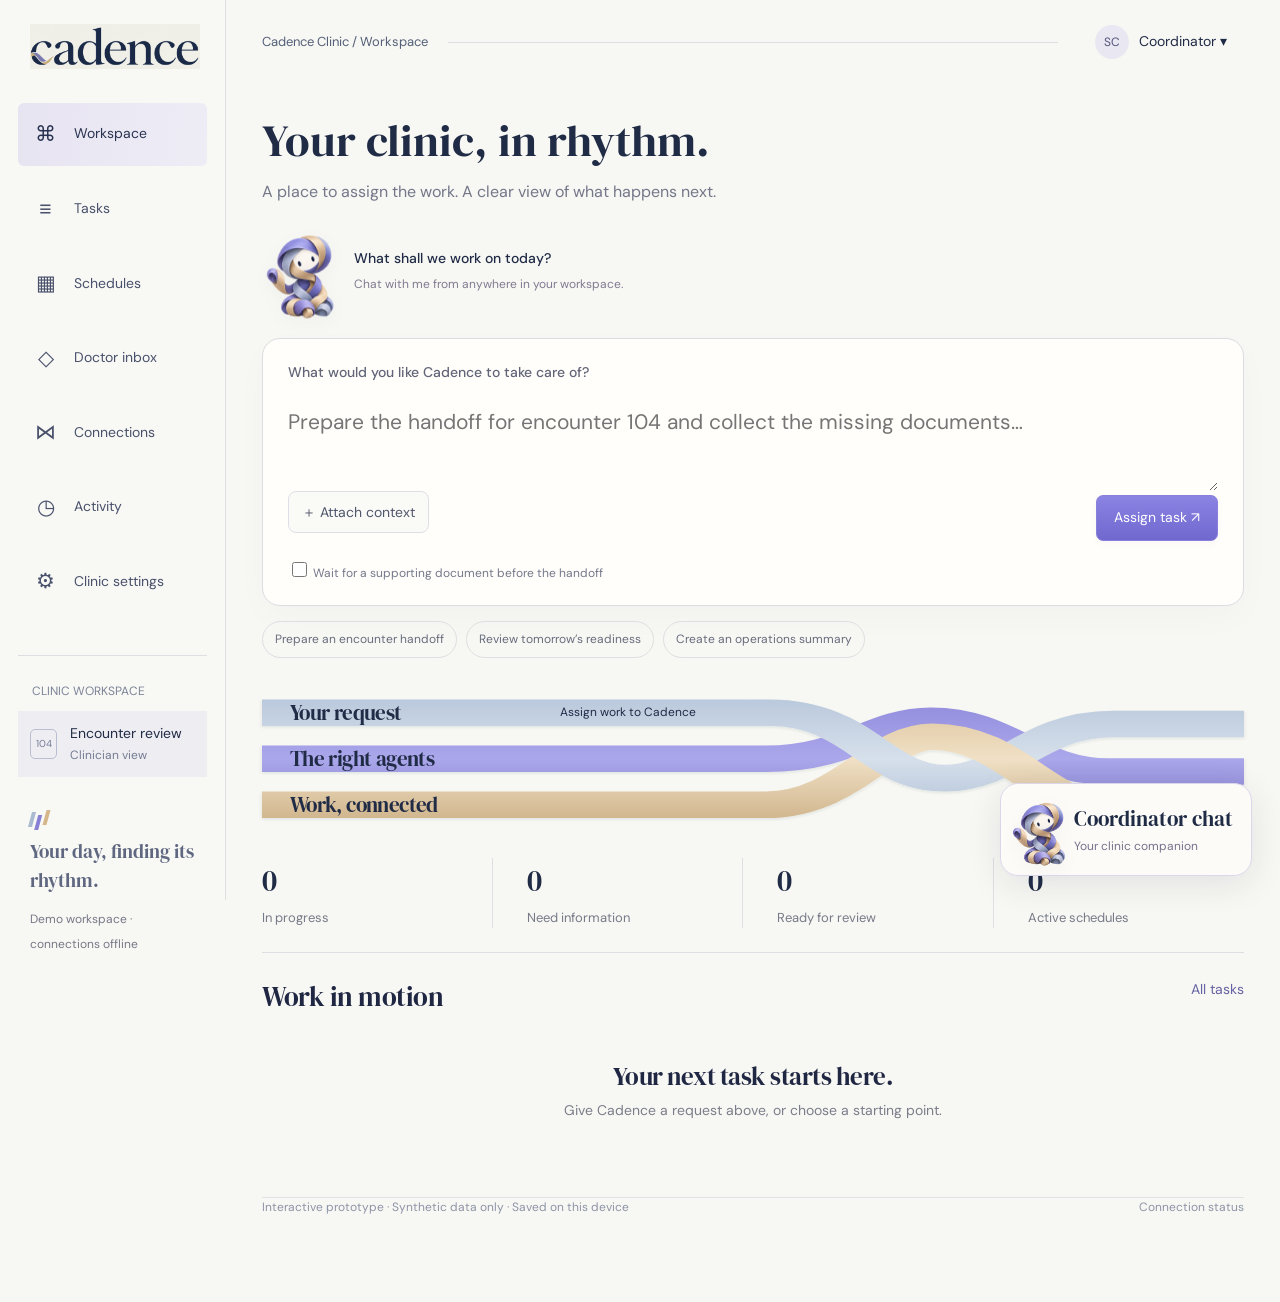
==== commit c610a3ec: "Add approved Cadence UI with interactive Weaver and backend handoff" ====
--- a/web/index.html
+++ b/web/index.html
@@ -1,4 +1,4 @@
 <!doctype html>
-<html lang="en"><head><meta charset="utf-8"><meta name="viewport" content="width=device-width,initial-scale=1"><meta name="theme-color" content="#F7F7F3"><title>Cadence · Your day, finding its rhythm.</title><meta name="description" content="Cadence brings the encounter, its evidence, and follow-through together. Synthetic workflow prototype."><link rel="stylesheet" href="fonts.css"><link rel="stylesheet" href="weave.css"><link rel="stylesheet" href="coordinator.css"><link rel="icon" type="image/svg+xml" href="data:image/svg+xml,%3Csvg xmlns='http://www.w3.org/2000/svg' viewBox='0 0 40 40'%3E%3Cpath d='M31 9A15 15 0 1 0 31 31' fill='none' stroke='%23202B46' stroke-width='5'/%3E%3Cpath d='M6 22Q17 15 29 31' fill='none' stroke='%237775D8' stroke-width='5'/%3E%3Cpath d='M6 24Q17 36 29 29' fill='none' stroke='%23D4B88F' stroke-width='4'/%3E%3C/svg%3E"></head><body>
-<div class="app-shell"><aside class="sidebar"><a class="brand" href="#home" aria-label="Cadence"><svg viewBox="200 260 1140 270" role="img" aria-label="Cadence woven wordmark"><image href="assets/wordmark-source.png" width="1536" height="1024"/></svg></a><nav id="navigation" aria-label="Workspace"></nav><div class="sidebar-case"><span>CLINIC WORKSPACE</span><a class="case-button" href="encounter.html"><span class="case-icon">104</span><span>Encounter review<small>Clinical demo workspace</small></span></a></div><div class="sidebar-bottom"><span class="small-weave" aria-hidden="true"><i></i><i></i><i></i></span><p>Your day, finding its rhythm.</p><a href="#connections">Demo workspace · connections offline</a></div></aside><div class="workspace"><header class="topbar"><span id="context">Clinic workspace</span><span class="topbar-line"></span><a href="#settings" class="coordinator-profile"><span class="avatar">SC</span> Staff coordinator</a></header><main id="app"></main><footer><span>Interactive prototype · Synthetic data only · Saved on this device</span><a href="#connections">Connection status</a></footer></div></div>
-<dialog id="editor"><div class="dialog-top"><h2 id="editor-title"></h2><button data-action="close" class="icon-button" aria-label="Close dialog">×</button></div><div id="editor-body"></div></dialog><div id="toast" role="status" aria-live="polite"></div><script src="weave.js"></script><script src="operations-model.js"></script><script src="coordinator.js"></script></body></html>+<html lang="en"><head><meta charset="utf-8"><meta name="viewport" content="width=device-width,initial-scale=1"><meta name="theme-color" content="#F7F7F3"><title>Cadence · Your day, finding its rhythm.</title><meta name="description" content="Cadence brings the encounter, its evidence, and follow-through together. Synthetic workflow prototype."><link rel="stylesheet" href="fonts.css"><link rel="stylesheet" href="weave.css"><link rel="stylesheet" href="coordinator.css"><link rel="stylesheet" href="weaver.css"><link rel="icon" type="image/svg+xml" href="data:image/svg+xml,%3Csvg xmlns='http://www.w3.org/2000/svg' viewBox='0 0 40 40'%3E%3Cpath d='M31 9A15 15 0 1 0 31 31' fill='none' stroke='%23202B46' stroke-width='5'/%3E%3Cpath d='M6 22Q17 15 29 31' fill='none' stroke='%237775D8' stroke-width='5'/%3E%3Cpath d='M6 24Q17 36 29 29' fill='none' stroke='%23D4B88F' stroke-width='4'/%3E%3C/svg%3E"></head><body>
+<div class="app-shell"><aside class="sidebar"><a class="brand" href="#home" aria-label="Cadence"><svg viewBox="200 260 1140 270" role="img" aria-label="Cadence woven wordmark"><image href="assets/wordmark-source.png" width="1536" height="1024"/></svg></a><nav id="navigation" aria-label="Workspace"></nav><div class="sidebar-case"><span>CLINIC WORKSPACE</span><a class="case-button" href="encounter.html"><span class="case-icon">104</span><span>Encounter review<small>Clinician view</small></span></a></div><div class="sidebar-bottom"><span class="small-weave" aria-hidden="true"><i></i><i></i><i></i></span><p>Your day, finding its rhythm.</p><a href="#connections">Demo workspace · connections offline</a></div></aside><div class="workspace"><header class="topbar"><span id="context">Clinic workspace</span><span class="topbar-line"></span><button data-action="role-menu" class="coordinator-profile"><span class="avatar">SC</span> Coordinator ▾</button></header><main id="app"></main><footer><span>Interactive prototype · Synthetic data only · Saved on this device</span><a href="#connections">Connection status</a></footer></div></div>
+<dialog id="editor"><div class="dialog-top"><h2 id="editor-title"></h2><button data-action="close" class="icon-button" aria-label="Close dialog">×</button></div><div id="editor-body"></div></dialog><div id="toast" role="status" aria-live="polite"></div><script src="weaver-work.js"></script><script src="weave.js"></script><script src="operations-model.js"></script><script src="coordinator.js"></script><script src="weaver.js"></script></body></html>
--- a/web/weave.css
+++ b/web/weave.css
@@ -1,5 +1 @@
-:root{--pearl:#f7f7f3;--ink:#202b46;--body:#4e5873;--muted:#7b8396;--line:#dedfe3;--iris:#7775d8;--iris-deep:#625ccd;--iris-pale:#eeedf7;--champagne:#d4b88f;--paper:#fdfdfb;--serif:'DM Serif Display',Georgia,serif;--sans:'DM Sans',Arial,sans-serif}*{box-sizing:border-box}html{scroll-behavior:smooth}body{margin:0;background:var(--pearl);font:16px/1.55 var(--sans);color:var(--ink);-webkit-font-smoothing:antialiased}button,input,select,textarea{font:inherit}button,a,input,select,textarea{-webkit-tap-highlight-color:transparent}button{cursor:pointer;color:var(--body);border:1px solid #d7d9e3;background:transparent;padding:11px 17px;border-radius:7px;transition:background .18s,border-color .18s,transform .18s}button:hover{background:#eeeeF5;border-color:#bfc0d5}button:active{transform:translateY(1px)}button:disabled{opacity:.42;cursor:not-allowed;transform:none}a{color:inherit;text-decoration:none}button:focus-visible,a:focus-visible,input:focus-visible,select:focus-visible,textarea:focus-visible,summary:focus-visible{outline:2px solid var(--iris-deep);outline-offset:4px}.icon{width:24px;height:24px;flex-shrink:0}.app-shell{display:grid;grid-template-columns:226px minmax(0,1fr);min-height:100vh}.sidebar{position:sticky;top:0;height:100vh;border-right:1px solid var(--line);padding:24px 18px;display:flex;flex-direction:column;background:#f8f8f5;z-index:4}.brand{display:block;width:170px;height:45px;margin:0 12px 34px;mix-blend-mode:multiply}.brand svg{width:100%;height:100%;overflow:hidden}.sidebar nav{display:flex;flex-direction:column;gap:12px}.sidebar nav a{display:flex;align-items:center;gap:17px;font-size:14px;padding:15px 16px;border-radius:6px;color:#49516b}.sidebar nav a:hover{background:#f0eff4}.sidebar nav a.active{background:linear-gradient(100deg,#e7e4f1,#eeedf6);color:#293351}.sidebar nav a.active .icon{color:#7770d1}.sidebar-case{margin-top:42px;padding-top:22px;border-top:1px solid var(--line)}.sidebar-case>span{font-size:12px;color:var(--muted);padding-left:14px}.case-button{border:0;width:100%;display:flex;gap:13px;align-items:center;text-align:left;margin-top:8px;background:#eeedf2;padding:12px;font-size:14px}.case-icon{width:27px;height:30px;display:grid;place-items:center;border:1px solid #b9bfd1;border-radius:5px;font-size:10px;color:#757c98}.case-button small{display:block;font-size:12px;color:#747c91;margin-top:2px}.sidebar-bottom{margin-top:auto;padding:35px 12px 4px}.sidebar-bottom p{font-family:var(--serif);font-size:19px;font-weight:400;margin:10px 0;color:#5f6880}.sidebar-bottom button{font-size:12px;padding:0;border:0;color:#8b90a1}.small-weave{display:flex;gap:3px;transform:skew(-15deg);width:32px}.small-weave i{height:15px;width:4px;background:#aabbd1}.small-weave i:nth-child(2){background:#8880d5;transform:translateY(3px)}.small-weave i:nth-child(3){background:#d6b78b;transform:translateY(-2px)}.workspace{min-width:0;padding:0 36px}.topbar{display:flex;align-items:center;gap:20px;height:84px;font-size:13px;color:#546078}.topbar-line{height:1px;background:var(--line);flex:1}.topbar>span:first-child{white-space:nowrap}#session-button{border:0;padding:4px;display:flex;align-items:center;gap:11px;font-size:14px;color:var(--ink)}#session-button .icon{width:31px;height:31px;padding:6px;background:#ebebea;border-radius:50%;color:#596179}.chevron{margin-left:3px;color:#8a91a0}.page-heading{margin:8px 0 25px}.page-heading h1{font-family:var(--serif);font-size:clamp(34px,3.8vw,58px);font-weight:400;line-height:1.12;letter-spacing:-1.8px;margin:0 0 10px;color:#171f3b}.page-heading>p{font-size:18px;line-height:1.6;color:#71778b;margin:0}h2,h3{font-family:var(--serif);font-weight:400;letter-spacing:-.5px;color:#202743;line-height:1.3;margin:0 0 12px}h2{font-size:27px}h3{font-size:21px}p{margin:0 0 15px}.metadata,.muted{color:#7b8396;font-size:14px}.metadata{line-height:1.7}.eyebrow{font-size:12px;letter-spacing:1.7px;color:var(--muted)}.footnote{font-size:12px;color:#7b8296;line-height:1.7;margin-top:16px}.badge{border:1px solid #dfe0ea;border-radius:6px;background:#eeedf5;font-size:12px;padding:6px 10px;white-space:nowrap;color:#5e6285}.badge.warm{color:#926b43;background:#fbf2e6;border-color:#ead9bf}.badge.success{background:#edf0f3;color:#596882}.primary{background:linear-gradient(180deg,#8b84e3,#7068ce);border:1px solid #8980dd;color:white;box-shadow:0 3px 7px #635dbb0a}.primary:hover{background:linear-gradient(180deg,#8177da,#655bc2);border-color:#766ad1}.full{display:block;width:100%}.text-button,.source-link{border:0;border-radius:0;padding:0;color:#7870cc;font-size:14px;background:transparent;box-shadow:none}.source-link{display:inline-block;text-decoration:underline;text-underline-offset:3px}.text-button:hover,.source-link:hover{background:none;color:#534ca6}.actions{display:flex;align-items:center;flex-wrap:wrap;gap:12px;margin:22px 0 0}.actions button{font-size:14px}.surface{border:1px solid #dcdde4;border-radius:12px;background:linear-gradient(145deg,#ffffffcb,#ffffff50);padding:25px 27px;min-width:0}.surface p{font-size:15px;color:var(--body)}.two-columns{display:grid;grid-template-columns:1fr 1fr;gap:22px;margin:22px 0 28px}.section-heading{display:flex;justify-content:space-between;align-items:flex-start;gap:15px}.section-heading h2{margin-bottom:12px}.weave{position:relative;width:100%;isolation:isolate;margin:30px 0 5px;aspect-ratio:4/1;min-height:240px}.weave>svg{display:block;position:absolute;inset:0;width:100%;height:100%;overflow:visible}.weave-controls{position:absolute;inset:0;pointer-events:none}.ribbon-control{position:absolute;left:1%;height:17%;width:45%;border:0;border-radius:0;display:flex;align-items:center;gap:20px;padding:0 26px;text-align:left;pointer-events:auto;background:none!important;color:var(--ink)}.ribbon-control:hover{background:#ffffff1a!important;border-radius:7px}.ribbon-control-0{top:11.3%}.ribbon-control-1{top:41.3%}.ribbon-control-2{top:71.3%}.ribbon-title{font-family:var(--serif);font-size:25px;line-height:1.1;white-space:nowrap;letter-spacing:-.6px}.ribbon-note{font-size:12px;margin-left:auto;white-space:nowrap;max-width:54%;text-align:right}.ribbon-control-1 .ribbon-note{display:none}.ribbon-control-2 .ribbon-note{display:none}.ribbon-check{font-size:15px;display:grid;place-items:center;width:26px;height:26px;border-radius:50%;background:#5d7099;color:white;border:1px solid white;flex-shrink:0}.gap-control{position:absolute;left:39.1%;width:6.3%;top:40%;height:19%;border:0;background:none!important;border-radius:0;padding:0}.gap-control span{position:absolute;top:100%;left:50%;transform:translateX(-50%);white-space:nowrap;font-size:12px;color:#a98457;margin-top:6px}.gap-control:hover:before{content:'';position:absolute;inset:3px;background:#d7c09b2b;border-radius:4px}.weave-wait{position:absolute;left:54%;top:77%;font-size:12px;color:#798199;border-left:1px solid #7a8197;padding-left:12px;line-height:26px}.ribbon-path{stroke-linecap:butt;stroke-linejoin:round}.weave-enter .ribbon-path{stroke-dasharray:1000;stroke-dashoffset:1000;animation:weaveDraw 1.9s cubic-bezier(.25,.65,.3,1) forwards;animation-delay:calc(var(--strand)*.16s)}.weave-enter .strand{animation:weaveSettle 1.9s cubic-bezier(.2,.8,.2,1) both;animation-delay:calc(var(--strand)*.16s);transform-origin:60% 50%}.weave-enter .strand-0{--entry:14px}.weave-enter .strand-1{--entry:-20px}.weave-enter .strand-2{--entry:22px}.weave-enter .crossing{animation:crossIn 2s ease both}.weave-enter .crossing-two{animation-delay:.15s}.weave-enter .weave-seal{animation:sealIn 2.5s ease both}.weave-enter .ribbon-note,.weave-enter .ribbon-check{animation:labelIn 1.7s ease both}.weave-progress .strand{animation:continueWeave 1.35s cubic-bezier(.2,.75,.2,1) both;animation-delay:calc(var(--strand)*.1s);transform-origin:65% 50%}.weave-progress .crossing{animation:crossSettle 1.5s ease}.weave-progress .weave-seal{animation:sealIn .8s ease both}.weave-input .strand{animation:inputWeave .9s ease both;animation-delay:calc(var(--strand)*.09s)}.weave[data-confirmed="1"] .strand-1{filter:brightness(1.04)}.weave[data-confirmed="2"] .strand-2{filter:brightness(1.04)}.compact{min-height:130px;max-height:180px;aspect-ratio:6.4/1;margin:20px 0 24px}.compact svg{preserve-aspect-ratio:none}.compact .ribbon-title{font-size:21px}.compact .ribbon-note{font-size:11px}.compact .ribbon-control{height:22%;padding:0 18px;gap:15px}.compact .ribbon-control-0{top:9%}.compact .ribbon-control-1{top:39%}.compact .ribbon-control-2{top:69%}.compact .gap-control span{font-size:11px;margin-top:2px}.compact .weave-wait{top:73%;font-size:11px}.encounter-bottom{display:grid;grid-template-columns:minmax(0,1fr) 330px;gap:7%;align-items:start;margin:20px 0 18px}.latest-update{padding:15px 0;max-width:660px}.latest-update>small{font-size:12px;color:#636e84;display:block;margin-bottom:9px}.latest-update>div{display:flex;gap:18px;align-items:flex-start}.latest-update .icon{width:25px;height:28px;margin-top:4px}.latest-update p{font-size:17px;line-height:1.65;margin-bottom:6px}.latest-update .source-link{font-size:13px;margin-left:14px}.latest-update>.text-button{margin:22px 0 0 44px;font-size:13px}.connection-panel{position:relative;background:#fdfdfbf2;border:1px solid #d8d9e0;border-radius:16px;padding:23px 22px;box-shadow:0 14px 22px #1d294710;margin-top:-90px;z-index:2}.connection-panel:before{content:'';position:absolute;width:13px;height:13px;background:#fdfdfb;border-left:1px solid #d8d9e0;border-bottom:1px solid #d8d9e0;left:-7px;top:28px;transform:rotate(45deg)}.panel-heading{display:flex;align-items:flex-start;gap:13px}.panel-heading h2{font-size:25px;flex:1}.panel-heading .icon{width:20px;color:#7a8194}.connection-panel p{font-size:15px;color:var(--body);margin-bottom:5px}.connection-panel .metadata{font-size:12px;display:block;margin:5px 0 19px}.connection-panel .full{font-size:14px;margin-top:12px;padding:10px}.history-strip{border-top:1px solid var(--line);padding:18px 0 0;margin-top:25px}.history-strip>div:first-child{display:flex;justify-content:space-between;font-size:13px;color:#606c84;margin-bottom:19px}.history-strip .text-button{font-size:12px}.history-points{display:flex;padding:0 7px}.history-points button{flex:1;border:0;border-radius:0;border-top:1px solid #d4d6df;padding:14px 10px 0 0;position:relative;text-align:left;font-size:12px;color:#9298aa;line-height:1.5}.history-points i{position:absolute;top:-4px;left:0;width:8px;height:8px;background:#f4f4f1;border:1px solid #b8bece;border-radius:50%}.history-points .done{color:#626e88}.history-points .done i{background:#8580ce;border-color:#7772c6}.history-points button:hover{background:transparent;color:#7770cc}.history-points button:last-child{flex:0 0 130px;border-top-color:transparent}.patient-layout{display:grid;grid-template-columns:minmax(390px,.85fr) 1.15fr;gap:0;align-items:center;margin:32px 0 45px}.patient-form{position:relative;z-index:2;background:#ffffffb3;padding:26px 29px;border-radius:12px}.patient-form h2{font-size:31px;line-height:1.2;margin:0 0 26px;letter-spacing:-.7px}.patient-ribbons{min-width:0;margin-left:-1px;overflow:visible}.patient.weave{width:100%;min-height:315px;aspect-ratio:1.8;margin:0}.patient.weave svg{width:175%;max-width:none;left:0}.patient .weave-controls{width:175%}.patient .ribbon-control{width:47%;padding-left:30px}.patient .ribbon-title{font-size:28px}.patient .ribbon-note,.patient .ribbon-check{display:none}.patient-weave-caption{font-size:13px;color:#838b9b;max-width:380px;padding-left:30px;margin:10px 0 0}.patient-layout{overflow:hidden}.checked-in{display:flex;gap:20px;align-items:center;margin:35px 0}.checked-in>.icon{width:42px;height:42px;background:#e5e4f4;color:#6c68be;border-radius:50%;padding:10px}.checked-in p{font-size:23px;font-family:var(--serif);margin:0}.checked-in p span{display:block;font:14px var(--sans);color:var(--muted);margin-top:7px}.field{display:block;font-size:15px;color:#505d7d;margin:0 0 23px}.field input,.field select{display:block;width:100%;height:45px;margin-top:8px;padding:9px 13px;border:1px solid #cbd0df;background:#ffffffb5;color:var(--ink);border-radius:6px;outline-offset:3px}.check-label{display:flex;gap:13px;align-items:flex-start;font-size:14px;line-height:1.6;color:#57617c;margin:20px 0}.check-label input{width:21px;height:21px;accent-color:#7b74d2;flex-shrink:0;margin:1px 0 0}.patient-form .primary{margin-top:30px;padding:13px;font-size:16px}.file-picker{border:1px dashed #bbb9d3;border-radius:9px;display:flex;flex-wrap:wrap;align-items:center;gap:15px;padding:22px;margin:22px 0;background:#f3f2f8}.file-picker>span{font-size:15px}.file-picker small{font-size:12px;color:#8b8fa3;display:block;margin-top:3px}.file-picker input{font-size:13px;width:100%;margin-top:6px}.file-picker input::file-selector-button{background:#eeecf8;border:1px solid #c6c3df;border-radius:4px;font:inherit;color:#555179;padding:7px 10px;margin-right:12px;cursor:pointer}.callout{background:#efedf5;color:#646580;padding:15px 17px;border-radius:6px;font-size:13px;line-height:1.7;margin:20px 0}.form-error{color:#a34646;font-size:13px!important;margin-top:12px}.form-error:empty{display:none}.document-facts{display:grid;grid-template-columns:105px minmax(0,1fr);gap:14px 17px;margin:28px 0;font-size:14px}.document-facts dt{color:#8a90a0}.document-facts dd{margin:0;min-width:0}.hash{font-family:monospace;font-size:12px;overflow-wrap:anywhere}.document-text{font:13px/1.8 monospace;white-space:pre-wrap;overflow-wrap:anywhere;padding:17px;background:#eeedf2;border-radius:6px;max-height:350px;overflow:auto}details summary{cursor:pointer;color:#7168bd;font-size:14px;padding:12px 0}details p{padding:12px 0}textarea{display:block;width:100%;min-height:240px;padding:15px;line-height:1.8;border:1px solid #bcbdd1;border-radius:7px;background:#ffffffa3;color:var(--ink);resize:vertical;margin-top:12px}.summary-text{font:23px/1.65 var(--serif)!important;color:var(--ink)!important;margin:30px 0 20px}.surface-bottom{border-top:1px solid var(--line);margin-top:35px;padding-top:23px}.empty-state{padding:30px 0;color:#939aac!important}.transcript{margin-top:30px;border-top:1px solid var(--line)}.transcript-line{width:100%;display:flex;gap:15px;align-items:baseline;border:0;border-bottom:1px solid var(--line);border-radius:0;padding:17px 8px;text-align:left;font-size:15px;line-height:1.8}.transcript-line time{font-size:12px;color:#939bb0}.transcript-line.selected{background:#ebe8f5;border-left:2px solid #8578ca}.gap-preview{display:flex;align-items:center;height:80px;margin:30px 0}.gap-preview span{height:28px;background:linear-gradient(#a09ce1,#7e78ce);flex:1}.gap-preview i{height:32px;width:70px;border:1px dashed #bda078;background:var(--pearl);margin:0 8px}.packet-heading{display:flex;align-items:center;gap:25px;justify-content:space-between}.packet-heading .page-heading{flex:1}.packet-heading .page-heading h1{font-size:clamp(33px,3.2vw,49px)}.packet-badge{display:flex;gap:12px;align-items:center;border:1px solid var(--line);padding:15px 17px;border-radius:9px;max-width:310px}.packet-badge h3{font-size:18px;margin:0 0 5px}.packet-badge span{font-size:12px;color:#79829b}.packet-badge .icon{width:25px;height:30px}.packet-columns{margin-top:20px}.packet-columns .section-heading{flex-wrap:wrap;gap:0}.packet-columns h2{font-size:25px}.source-table{margin-top:22px}.table-header{display:flex;justify-content:space-between;padding:10px 0;border-bottom:1px solid var(--line);font-size:12px;color:#6d7690}.table-header span:last-child{margin-right:50px}.source-row{display:flex;align-items:center;gap:13px;width:100%;padding:17px 0;border:0;border-bottom:1px solid var(--line);border-radius:0;text-align:left;font-size:14px;color:#394663}.source-row:last-child{border:0}.source-row>.icon{width:22px}.source-row>span{flex:1}.source-row>small{max-width:135px;font-size:12px;line-height:1.4;color:#7e879e}.source-row>i{width:25px;height:25px;flex-shrink:0;border:1px solid #d0d4e0;border-radius:50%;font-style:normal;display:grid;place-items:center;color:#a5adc0}.source-row>i.present{background:#c6d3e5;color:#394c70;border:0}.reviewed-summary{display:flex;gap:17px;margin:24px 0}.reviewed-summary .icon{width:28px;height:31px;margin-top:3px}.reviewed-summary p{font:22px/1.45 var(--serif);color:var(--ink)}.reviewed-summary span{font-size:13px;color:#717d95;display:block}.reviewed-summary .source-link{font-size:12px;margin-top:7px}.packet-actions{justify-content:flex-end;border-top:1px solid var(--line);padding-top:25px;margin-top:25px}.packet-notes{display:flex;gap:20px;font-size:12px;color:#969eae;border-top:1px solid var(--line);margin-top:25px;padding-top:18px}.packet-notes>span+span{border-left:1px solid var(--line);padding-left:20px}.unresolved-list{display:flex;gap:10px 20px;align-items:center;flex-wrap:wrap;background:#f3ede5;border:1px solid #e5d5be;border-radius:7px;padding:13px 16px;margin:15px 0 22px;font-size:13px;color:#876b4c}.unresolved-list strong{font-weight:500}.unresolved-list span{border-left:1px solid #dbccb6;padding-left:16px}.unresolved-list small{display:block;color:#a18d75;font-size:11px}.operator-weave{position:relative}.operator-weave>.weave{min-height:220px}.removed-note{position:absolute;left:34%;top:-10px;background:white;box-shadow:0 8px 20px #2b335e15;border:1px solid var(--line);padding:14px 20px;border-radius:8px;font-size:14px}.removed-note span{display:block;font-size:12px;color:#9699aa;margin-top:4px}.runtime-strip{display:grid;grid-template-columns:repeat(4,1fr);border:1px solid var(--line);border-radius:9px;padding:13px 0;margin:20px 0}.runtime-strip button{border:0;border-right:1px solid var(--line);border-radius:0;display:flex;gap:15px;align-items:center;text-align:left;padding:0 23px;font-size:14px}.runtime-strip button:last-child{border:0}.runtime-strip .icon{width:24px}.runtime-strip small{display:block;color:#7d879e;font-size:13px;margin-top:3px}.run-status{display:flex;gap:20px;align-items:center;padding:17px 20px;border-radius:7px;background:#eae8f5;margin:20px 0}.run-status strong{font-family:var(--serif);font-size:20px;font-weight:400;max-width:60%;overflow-wrap:anywhere;line-height:1.3}.run-status>span{border-left:1px solid #c9c5de;padding-left:20px;font-size:12px;color:#6e6e8f}.run-status.blocked{background:#f7e7e7;color:#a13f45}.run-status.blocked>span{border-color:#d9b8be}.operator-panels .actions{gap:8px}.operator-panels .actions button{font-size:12px;padding:10px 12px}.event-list{list-style:none;padding:0;margin:20px 0 0}.event-list li{display:flex;align-items:flex-start;position:relative;gap:17px;padding:0 0 22px;font-size:13px;color:#5d6884;line-height:1.6}.event-list li:not(:last-child):before{content:'';position:absolute;left:5px;top:10px;bottom:0;width:1px;background:#d8d9e4}.event-point{height:11px;width:11px;border:1px solid #9ca5bf;background:#eceef4;border-radius:50%;flex-shrink:0;margin-top:4px;z-index:1}.event-list li:first-child .event-point{background:#8279d7;border-color:#8279d7}.event-list li>div{flex:1}.event-list small{font-size:11px;color:#9a9fb2;display:block;margin-top:3px}.event-list time{font-size:11px;color:#909bb1;white-space:nowrap;margin-top:3px}.security-footer{margin:0 0 10px}.history-control{display:flex;align-items:center;justify-content:space-between;gap:25px}.history-control h2{margin-bottom:4px}.history-control label{font-size:13px;color:#7b8396}.history-control input{display:block;accent-color:#7b75cf;width:250px;margin-top:9px;cursor:ew-resize}.seeded-history{font-size:15px;line-height:2.3;color:#788297;padding-left:20px}.view-timeline .weave-controls,.view-timeline .gap-control{pointer-events:none}.view-timeline .ribbon-control{pointer-events:none}footer{display:flex;justify-content:space-between;align-items:center;gap:20px;min-height:62px;font-size:12px;color:#8d94a7;margin-top:26px;border-top:1px solid #e2e3e7}footer button{border:0;padding:7px 0;font-size:12px;color:#8d94a7}footer button>span{margin-left:12px;color:#7779a0}.sr-only{position:absolute;width:1px;height:1px;overflow:hidden;clip:rect(0,0,0,0);white-space:nowrap}dialog{border:1px solid #dcdde4;border-radius:15px;background:#fbfbf8;color:var(--ink);width:min(780px,92vw);max-height:85vh;overflow:auto;padding:30px 34px;box-shadow:0 25px 90px #202b4630}dialog::backdrop{background:#28314a33;backdrop-filter:blur(5px)}.dialog-top{display:flex;align-items:flex-start;justify-content:space-between;gap:20px;margin-bottom:20px}.dialog-top h2{font-size:32px;margin:7px 0 0}.icon-button{border:0;padding:0;font-size:27px;color:#80869e;line-height:1;width:30px;height:30px}dialog>p{font-size:14px;color:var(--muted)}.role-options{display:grid;grid-template-columns:1fr 1fr;gap:14px;margin-top:25px}.role-options button{text-align:left;padding:20px;background:#f0eef8;border-color:#dedbea}.role-options strong{display:block;font-family:var(--serif);font-size:23px;font-weight:400;margin-bottom:6px;color:var(--ink)}.role-options span{font-size:13px;color:#7b7d96}.runtime-grid{display:grid;grid-template-columns:repeat(3,1fr);gap:23px}.runtime-grid p{font-size:13px;line-height:1.9;color:var(--muted)}.requirement-details>div{display:flex;gap:16px;padding:15px 0;border-bottom:1px solid var(--line);font-size:15px}.requirement-details small{display:block;font-size:12px;color:var(--muted);margin-top:3px}#toast{position:fixed;left:50%;bottom:24px;transform:translate(-50%,15px);padding:13px 22px;background:#303955;color:#f5f4fa;box-shadow:0 8px 30px #202b4625;border-radius:8px;font-size:14px;opacity:0;pointer-events:none;transition:opacity .2s,transform .2s;max-width:90vw;z-index:20}#toast.show{opacity:1;transform:translate(-50%,0)}@keyframes weaveDraw{from{stroke-dashoffset:1000}to{stroke-dashoffset:0}}@keyframes weaveSettle{0%{transform:translateY(var(--entry,0))}75%{transform:translateY(calc(var(--entry,0)*-.12))}100%{transform:translateY(0)}}@keyframes crossIn{0%,40%{opacity:0;transform:translateX(-12px)}100%{opacity:1;transform:translateX(0)}}@keyframes sealIn{0%,60%{opacity:0;transform:translateY(4px)}100%{opacity:1;transform:none}}@keyframes labelIn{0%,35%{opacity:0}100%{opacity:1}}@keyframes continueWeave{0%{transform:translateX(-12px) scaleX(.985)}55%{transform:translateX(3px) scaleX(1.002)}100%{transform:none}}@keyframes crossSettle{0%{transform:translateX(-12px)}100%{transform:none}}@keyframes inputWeave{0%,100%{transform:translateX(0)}50%{transform:translateX(7px)}}@media(min-width:1700px){.app-shell{grid-template-columns:250px minmax(0,1fr)}.workspace{padding:0 50px}.topbar{height:90px}.weave{min-height:300px}.connection-panel{width:360px;justify-self:end}.page-heading{margin-top:20px}.ribbon-title{font-size:29px}.ribbon-note{font-size:14px}.compact{min-height:160px}.patient-layout{grid-template-columns:.8fr 1.2fr}.patient-form{padding:35px}.patient.weave{min-height:370px}}@media(max-width:1200px){.app-shell{grid-template-columns:190px minmax(0,1fr)}.sidebar{padding:23px 12px}.brand{width:146px;margin-left:8px}.sidebar nav a{padding:13px 11px;gap:12px;font-size:13px}.workspace{padding:0 25px}.ribbon-control{padding:0 17px;gap:10px}.ribbon-title{font-size:22px}.ribbon-note{font-size:11px}.ribbon-control-0 .ribbon-note{display:none}.weave{min-height:220px}.encounter-bottom{grid-template-columns:1fr 300px;gap:25px}.connection-panel{padding:22px 19px;margin-top:-30px}.panel-heading h2{font-size:23px}.packet-heading{align-items:flex-start}.packet-badge{max-width:240px;font-size:12px;padding:12px}.packet-badge h3{font-size:16px}.packet-heading .page-heading h1{font-size:38px}.two-columns{gap:17px}.surface{padding:22px}.source-row>small{max-width:100px}.runtime-strip button{padding:0 14px;gap:10px}.runtime-strip small{font-size:12px}.patient-layout{grid-template-columns:minmax(330px,1fr) 1fr}.patient-form h2{font-size:28px}.patient .ribbon-title{font-size:23px}.patient .ribbon-control{padding-left:20px}.history-control input{width:180px}}@media(max-width:950px){.app-shell{grid-template-columns:165px minmax(0,1fr)}.sidebar{padding:20px 9px}.brand{width:130px;margin-left:6px}.sidebar nav a{font-size:12px;padding:12px 9px;gap:9px}.sidebar nav .icon{width:20px}.sidebar-case{margin-top:30px}.sidebar-bottom{padding-left:7px}.sidebar-bottom p{font-size:16px}.workspace{padding:0 22px}.topbar{gap:12px;font-size:12px}#session-button{font-size:12px}.page-heading h1{font-size:43px}.page-heading>p{font-size:16px}.two-columns{grid-template-columns:1fr}.encounter-bottom{grid-template-columns:1fr 270px;gap:20px}.latest-update p{font-size:15px}.latest-update .source-link{margin-left:0;display:block}.connection-panel{padding:19px 17px}.panel-heading h2{font-size:22px}.ribbon-title{font-size:21px}.ribbon-check{display:none}.gap-control span{font-size:11px}.weave-wait{font-size:11px}.compact{min-height:150px}.patient-layout{grid-template-columns:1fr}.patient-form{max-width:600px}.patient-ribbons{margin:24px 0}.patient.weave{min-height:270px;aspect-ratio:2.5}.patient.weave svg,.patient .weave-controls{width:130%}.packet-heading{flex-direction:column;gap:0}.packet-badge{max-width:none;margin:0 0 12px}.runtime-strip{grid-template-columns:1fr 1fr;gap:18px 0}.runtime-strip button:nth-child(2){border:0}.history-control{flex-wrap:wrap}.role-options{grid-template-columns:1fr 1fr}.runtime-grid{grid-template-columns:1fr}.operator-weave>.weave{min-height:200px}.removed-note{top:-5px;left:27%;font-size:12px;max-width:270px}.removed-note span{font-size:11px}}@media(max-width:680px){.app-shell{display:block}.sidebar{position:relative;height:auto;width:100%;padding:17px 18px 0;border-right:0;border-bottom:1px solid var(--line);display:block}.brand{width:144px;height:35px;margin:0 0 16px}.sidebar nav{flex-direction:row;gap:8px;overflow:auto;padding-bottom:8px}.sidebar nav a{white-space:nowrap;flex:1;justify-content:center;padding:9px;font-size:13px;gap:8px}.sidebar nav .icon{width:19px;height:19px}.sidebar-case,.sidebar-bottom{display:none}.workspace{padding:0 18px}.topbar{height:66px;gap:9px}#session-button{font-size:12px}#session-button .icon{width:25px;height:25px}.topbar>span:first-child{font-size:11px;white-space:normal}.topbar-line{min-width:5px}.page-heading{margin:10px 0 20px}.page-heading h1,.packet-heading .page-heading h1{font-size:38px;letter-spacing:-1.2px;line-height:1.08}.page-heading>p{font-size:15px}.weave{min-height:190px;margin:26px 0 10px;overflow:visible}.weave svg{width:145%;left:0}.weave-controls{width:145%}.workspace{overflow:hidden}.ribbon-title{font-size:20px}.ribbon-control{padding-left:10px;width:44%}.ribbon-control-1{top:41%}.ribbon-control-2{top:71%}.gap-control{left:57%;top:42%;width:9%;height:15%}.gap-control span{font-size:10px;margin-top:3px;white-space:normal;width:95px;line-height:1.3;text-align:center}.weave-wait{left:78%;top:74%;font-size:10px;padding-left:6px;line-height:1.5;max-width:80px}.encounter-bottom{grid-template-columns:1fr;gap:5px;margin-top:18px}.latest-update{padding:10px 0 20px}.latest-update>.text-button{margin-top:13px}.connection-panel{margin-top:0;padding:22px;border-radius:12px}.connection-panel:before{display:none}.connection-panel .metadata{margin-bottom:10px}.connection-panel .full{padding:12px}.panel-heading h2{font-size:26px}.history-strip{margin-top:28px}.history-points{overflow-x:auto;padding-top:3px;gap:0}.history-points button{min-width:100px;font-size:11px}.history-points button:last-child{flex:1}.compact{min-height:170px}.compact .ribbon-title{font-size:20px}.compact .ribbon-control{padding:0 10px;height:17%}.compact .ribbon-control-0{top:11.3%}.compact .ribbon-control-1{top:41.3%}.compact .ribbon-control-2{top:71.3%}.compact .weave-wait{top:74%}.two-columns{margin-top:24px;gap:18px}.surface{padding:22px 20px}h2{font-size:26px}.patient-layout{margin:26px 0 0}.patient-form{padding:25px 22px}.patient-form h2{font-size:29px}.patient.weave{min-height:230px}.patient.weave svg,.patient .weave-controls{width:145%}.patient .ribbon-title{font-size:23px}.patient-weave-caption{padding:0;font-size:13px}.patient .ribbon-control{padding-left:14px}.patient-form .primary{font-size:14px}.section-heading{flex-wrap:wrap}.summary-text{font-size:22px!important}.source-row{gap:9px;font-size:13px}.source-row small{font-size:11px;max-width:92px}.source-row .icon{width:19px}.source-row i{width:22px;height:22px}.packet-notes{flex-direction:column;gap:7px}.packet-notes>span+span{border:0;padding-left:0}.packet-actions{justify-content:flex-start}.reviewed-summary p{font-size:21px}.unresolved-list{font-size:12px}.runtime-strip{padding:16px 0}.runtime-strip button{font-size:12px;padding:0 13px;gap:10px}.runtime-strip small{font-size:11px}.runtime-strip .icon{width:20px}.operator-weave>.weave{min-height:200px;margin-top:55px}.removed-note{left:20%;top:-37px;width:260px;font-size:12px}.event-list li{gap:12px}.event-list time{font-size:10px}.operator-panels .actions button{font-size:12px}.run-status{padding:15px}.run-status strong{font-size:18px}.history-control{gap:15px}.history-control input{width:175px}.history-control h2{font-size:24px}footer{font-size:10px;gap:15px;margin-top:22px}footer button{font-size:10px}.role-options{grid-template-columns:1fr}dialog{padding:25px 22px}.dialog-top h2{font-size:29px}.document-facts{grid-template-columns:85px 1fr;gap:14px}.badge{white-space:normal}.form-error{font-size:12px}.page-heading h1{overflow-wrap:normal}}@media(prefers-reduced-motion:reduce){html{scroll-behavior:auto}*,*:before,*:after{animation:none!important;transition:none!important}.weave-enter .ribbon-path{stroke-dashoffset:0!important}.weave-enter .crossing,.weave-enter .weave-seal,.weave-enter .ribbon-note{opacity:1!important;transform:none!important}}
-
-.crossing-two{opacity:var(--cross-opacity,1)}
-.weave-enter .crossing-two{animation-name:crossing-reveal}
-@keyframes crossing-reveal{0%,40%{opacity:0;transform:translateY(6px)}100%{opacity:var(--cross-opacity,1);transform:translateY(0)}}
+:root{--pearl:#f7f7f3;--ink:#202b46;--body:#4e5873;--muted:#7b8396;--line:#dedfe3;--iris:#7775d8;--iris-deep:#625ccd;--iris-pale:#eeedf7;--champagne:#d4b88f;--paper:#fdfdfb;--serif:'DM Serif Display',Georgia,serif;--sans:'DM Sans',Arial,sans-serif}*{box-sizing:border-box}html{scroll-behavior:smooth}body{margin:0;background:var(--pearl);font:16px/1.55 var(--sans);color:var(--ink);-webkit-font-smoothing:antialiased}button,input,select,textarea{font:inherit}button,a,input,select,textarea{-webkit-tap-highlight-color:transparent}button{cursor:pointer;color:var(--body);border:1px solid #d7d9e3;background:transparent;padding:11px 17px;border-radius:7px;transition:background .18s,border-color .18s,transform .18s}button:hover{background:#eeeeF5;border-color:#bfc0d5}button:active{transform:translateY(1px)}button:disabled{opacity:.42;cursor:not-allowed;transform:none}a{color:inherit;text-decoration:none}button:focus-visible,a:focus-visible,input:focus-visible,select:focus-visible,textarea:focus-visible,summary:focus-visible{outline:2px solid var(--iris-deep);outline-offset:4px}.icon{width:24px;height:24px;flex-shrink:0}.app-shell{display:grid;grid-template-columns:226px minmax(0,1fr);min-height:100vh}.sidebar{position:sticky;top:0;height:100vh;border-right:1px solid var(--line);padding:24px 18px;display:flex;flex-direction:column;background:#f8f8f5;z-index:4}.brand{display:block;width:170px;height:45px;margin:0 12px 34px;mix-blend-mode:multiply}.brand svg{width:100%;height:100%;overflow:hidden}.sidebar nav{display:flex;flex-direction:column;gap:12px}.sidebar nav a{display:flex;align-items:center;gap:17px;font-size:14px;padding:15px 16px;border-radius:6px;color:#49516b}.sidebar nav a:hover{background:#f0eff4}.sidebar nav a.active{background:linear-gradient(100deg,#e7e4f1,#eeedf6);color:#293351}.sidebar nav a.active .icon{color:#7770d1}.sidebar-case{margin-top:42px;padding-top:22px;border-top:1px solid var(--line)}.sidebar-case>span{font-size:12px;color:var(--muted);padding-left:14px}.case-button{border:0;width:100%;display:flex;gap:13px;align-items:center;text-align:left;margin-top:8px;background:#eeedf2;padding:12px;font-size:14px}.case-icon{width:27px;height:30px;display:grid;place-items:center;border:1px solid #b9bfd1;border-radius:5px;font-size:10px;color:#757c98}.case-button small{display:block;font-size:12px;color:#747c91;margin-top:2px}.sidebar-bottom{margin-top:auto;padding:35px 12px 4px}.sidebar-bottom p{font-family:var(--serif);font-size:19px;font-weight:400;margin:10px 0;color:#5f6880}.sidebar-bottom button{font-size:12px;padding:0;border:0;color:#8b90a1}.small-weave{display:flex;gap:3px;transform:skew(-15deg);width:32px}.small-weave i{height:15px;width:4px;background:#aabbd1}.small-weave i:nth-child(2){background:#8880d5;transform:translateY(3px)}.small-weave i:nth-child(3){background:#d6b78b;transform:translateY(-2px)}.workspace{min-width:0;padding:0 36px}.topbar{display:flex;align-items:center;gap:20px;height:84px;font-size:13px;color:#546078}.topbar-line{height:1px;background:var(--line);flex:1}.topbar>span:first-child{white-space:nowrap}#session-button{border:0;padding:4px;display:flex;align-items:center;gap:11px;font-size:14px;color:var(--ink)}#session-button .icon{width:31px;height:31px;padding:6px;background:#ebebea;border-radius:50%;color:#596179}.chevron{margin-left:3px;color:#8a91a0}.page-heading{margin:8px 0 25px}.page-heading h1{font-family:var(--serif);font-size:clamp(34px,3.8vw,58px);font-weight:400;line-height:1.12;letter-spacing:-1.8px;margin:0 0 10px;color:#171f3b}.page-heading>p{font-size:18px;line-height:1.6;color:#71778b;margin:0}h2,h3{font-family:var(--serif);font-weight:400;letter-spacing:-.5px;color:#202743;line-height:1.3;margin:0 0 12px}h2{font-size:27px}h3{font-size:21px}p{margin:0 0 15px}.metadata,.muted{color:#7b8396;font-size:14px}.metadata{line-height:1.7}.eyebrow{font-size:12px;letter-spacing:1.7px;color:var(--muted)}.footnote{font-size:12px;color:#7b8296;line-height:1.7;margin-top:16px}.badge{border:1px solid #dfe0ea;border-radius:6px;background:#eeedf5;font-size:12px;padding:6px 10px;white-space:nowrap;color:#5e6285}.badge.warm{color:#926b43;background:#fbf2e6;border-color:#ead9bf}.badge.success{background:#edf0f3;color:#596882}.primary{background:linear-gradient(180deg,#8b84e3,#7068ce);border:1px solid #8980dd;color:white;box-shadow:0 3px 7px #635dbb0a}.primary:hover{background:linear-gradient(180deg,#8177da,#655bc2);border-color:#766ad1}.full{display:block;width:100%}.text-button,.source-link{border:0;border-radius:0;padding:0;color:#7870cc;font-size:14px;background:transparent;box-shadow:none}.source-link{display:inline-block;text-decoration:underline;text-underline-offset:3px}.text-button:hover,.source-link:hover{background:none;color:#534ca6}.actions{display:flex;align-items:center;flex-wrap:wrap;gap:12px;margin:22px 0 0}.actions button{font-size:14px}.surface{border:1px solid #dcdde4;border-radius:12px;background:linear-gradient(145deg,#ffffffcb,#ffffff50);padding:25px 27px;min-width:0}.surface p{font-size:15px;color:var(--body)}.two-columns{display:grid;grid-template-columns:1fr 1fr;gap:22px;margin:22px 0 28px}.section-heading{display:flex;justify-content:space-between;align-items:flex-start;gap:15px}.section-heading h2{margin-bottom:12px}.weave{position:relative;width:100%;isolation:isolate;margin:30px 0 5px;aspect-ratio:4/1;min-height:240px}.weave>svg{display:block;position:absolute;inset:0;width:100%;height:100%;overflow:visible}.weave-controls{position:absolute;inset:0;pointer-events:none}.ribbon-control{position:absolute;left:1%;height:17%;width:45%;border:0;border-radius:0;display:flex;align-items:center;gap:20px;padding:0 26px;text-align:left;pointer-events:auto;background:none!important;color:var(--ink)}.ribbon-control:hover{background:#ffffff1a!important;border-radius:7px}.ribbon-control-0{top:11.3%}.ribbon-control-1{top:41.3%}.ribbon-control-2{top:71.3%}.ribbon-title{font-family:var(--serif);font-size:25px;line-height:1.1;white-space:nowrap;letter-spacing:-.6px}.ribbon-note{font-size:12px;margin-left:auto;white-space:nowrap;max-width:54%;text-align:right}.ribbon-control-1 .ribbon-note{display:none}.ribbon-control-2 .ribbon-note{display:none}.ribbon-check{font-size:15px;display:grid;place-items:center;width:26px;height:26px;border-radius:50%;background:#5d7099;color:white;border:1px solid white;flex-shrink:0}.gap-control{position:absolute;left:39.1%;width:6.3%;top:40%;height:19%;border:0;background:none!important;border-radius:0;padding:0}.gap-control span{position:absolute;top:100%;left:50%;transform:translateX(-50%);white-space:nowrap;font-size:12px;color:#a98457;margin-top:6px}.gap-control:hover:before{content:'';position:absolute;inset:3px;background:#d7c09b2b;border-radius:4px}.ribbon-path{stroke-linecap:butt;stroke-linejoin:round}.weave-enter .ribbon-drawing{animation:weaveReveal 1.6s cubic-bezier(.25,.65,.3,1) both}.weave-progress .ribbon-drawing{animation:weaveContinue .9s ease-in-out}.weave-input .ribbon-drawing{animation:weaveContinue .9s ease-in-out}.weave-enter .ribbon-note,.weave-enter .ribbon-check{animation:labelIn 1.5s ease both}.weave[data-confirmed="1"] .strand-1{filter:brightness(1.04)}.weave[data-confirmed="2"] .strand-2{filter:brightness(1.04)}@keyframes weaveReveal{from{clip-path:inset(-15% 100% -15% 0)}to{clip-path:inset(-15% 0 -15% 0)}}@keyframes weaveContinue{0%,100%{transform:translateY(0)}50%{transform:translateY(-2px)}}.compact{min-height:130px;max-height:180px;aspect-ratio:6.4/1;margin:20px 0 24px}.compact .ribbon-title{font-size:21px}.compact .ribbon-note{font-size:11px}.compact .ribbon-control{height:22%;padding:0 18px;gap:15px}.compact .ribbon-control-0{top:9%}.compact .ribbon-control-1{top:39%}.compact .ribbon-control-2{top:69%}.compact .gap-control span{font-size:11px;margin-top:2px}.encounter-bottom{display:grid;grid-template-columns:minmax(0,1fr) 330px;gap:7%;align-items:start;margin:20px 0 18px}.latest-update{padding:15px 0;max-width:660px}.latest-update>small{font-size:12px;color:#636e84;display:block;margin-bottom:9px}.latest-update>div{display:flex;gap:18px;align-items:flex-start}.latest-update .icon{width:25px;height:28px;margin-top:4px}.latest-update p{font-size:17px;line-height:1.65;margin-bottom:6px}.latest-update .source-link{font-size:13px;margin-left:14px}.latest-update>.text-button{margin:22px 0 0 44px;font-size:13px}.connection-panel{position:relative;background:#fdfdfbf2;border:1px solid #d8d9e0;border-radius:16px;padding:23px 22px;box-shadow:0 14px 22px #1d294710;margin-top:-90px;z-index:2}.connection-panel:before{content:'';position:absolute;width:13px;height:13px;background:#fdfdfb;border-left:1px solid #d8d9e0;border-bottom:1px solid #d8d9e0;left:-7px;top:28px;transform:rotate(45deg)}.panel-heading{display:flex;align-items:flex-start;gap:13px}.panel-heading h2{font-size:25px;flex:1}.panel-heading .icon{width:20px;color:#7a8194}.connection-panel p{font-size:15px;color:var(--body);margin-bottom:5px}.connection-panel .metadata{font-size:12px;display:block;margin:5px 0 19px}.connection-panel .full{font-size:14px;margin-top:12px;padding:10px}.history-strip{border-top:1px solid var(--line);padding:18px 0 0;margin-top:25px}.history-strip>div:first-child{display:flex;justify-content:space-between;font-size:13px;color:#606c84;margin-bottom:19px}.history-strip .text-button{font-size:12px}.history-points{display:flex;padding:0 7px}.history-points button{flex:1;border:0;border-radius:0;border-top:1px solid #d4d6df;padding:14px 10px 0 0;position:relative;text-align:left;font-size:12px;color:#9298aa;line-height:1.5}.history-points i{position:absolute;top:-4px;left:0;width:8px;height:8px;background:#f4f4f1;border:1px solid #b8bece;border-radius:50%}.history-points .done{color:#626e88}.history-points .done i{background:#8580ce;border-color:#7772c6}.history-points button:hover{background:transparent;color:#7770cc}.history-points button:last-child{flex:0 0 130px;border-top-color:transparent}.patient-layout{display:grid;grid-template-columns:minmax(390px,.85fr) 1.15fr;gap:0;align-items:center;margin:32px 0 45px}.patient-form{position:relative;z-index:2;background:#ffffffb3;padding:26px 29px;border-radius:12px}.patient-form h2{font-size:31px;line-height:1.2;margin:0 0 26px;letter-spacing:-.7px}.patient-ribbons{min-width:0;margin-left:-1px;overflow:visible}.patient.weave{width:100%;min-height:315px;aspect-ratio:1.8;margin:0}.patient.weave svg{width:175%;max-width:none;left:0}.patient .weave-controls{width:175%}.patient .ribbon-control{width:47%;padding-left:30px}.patient .ribbon-title{font-size:28px}.patient .ribbon-note,.patient .ribbon-check{display:none}.patient-weave-caption{font-size:13px;color:#838b9b;max-width:380px;padding-left:30px;margin:10px 0 0}.patient-layout{overflow:hidden}.checked-in{display:flex;gap:20px;align-items:center;margin:35px 0}.checked-in>.icon{width:42px;height:42px;background:#e5e4f4;color:#6c68be;border-radius:50%;padding:10px}.checked-in p{font-size:23px;font-family:var(--serif);margin:0}.checked-in p span{display:block;font:14px var(--sans);color:var(--muted);margin-top:7px}.field{display:block;font-size:15px;color:#505d7d;margin:0 0 23px}.field input,.field select{display:block;width:100%;height:45px;margin-top:8px;padding:9px 13px;border:1px solid #cbd0df;background:#ffffffb5;color:var(--ink);border-radius:6px;outline-offset:3px}.check-label{display:flex;gap:13px;align-items:flex-start;font-size:14px;line-height:1.6;color:#57617c;margin:20px 0}.check-label input{width:21px;height:21px;accent-color:#7b74d2;flex-shrink:0;margin:1px 0 0}.patient-form .primary{margin-top:30px;padding:13px;font-size:16px}.file-picker{border:1px dashed #bbb9d3;border-radius:9px;display:flex;flex-wrap:wrap;align-items:center;gap:15px;padding:22px;margin:22px 0;background:#f3f2f8}.file-picker>span{font-size:15px}.file-picker small{font-size:12px;color:#8b8fa3;display:block;margin-top:3px}.file-picker input{font-size:13px;width:100%;margin-top:6px}.file-picker input::file-selector-button{background:#eeecf8;border:1px solid #c6c3df;border-radius:4px;font:inherit;color:#555179;padding:7px 10px;margin-right:12px;cursor:pointer}.callout{background:#efedf5;color:#646580;padding:15px 17px;border-radius:6px;font-size:13px;line-height:1.7;margin:20px 0}.form-error{color:#a34646;font-size:13px!important;margin-top:12px}.form-error:empty{display:none}.document-facts{display:grid;grid-template-columns:105px minmax(0,1fr);gap:14px 17px;margin:28px 0;font-size:14px}.document-facts dt{color:#8a90a0}.document-facts dd{margin:0;min-width:0}.hash{font-family:monospace;font-size:12px;overflow-wrap:anywhere}.document-text{font:13px/1.8 monospace;white-space:pre-wrap;overflow-wrap:anywhere;padding:17px;background:#eeedf2;border-radius:6px;max-height:350px;overflow:auto}details summary{cursor:pointer;color:#7168bd;font-size:14px;padding:12px 0}details p{padding:12px 0}textarea{display:block;width:100%;min-height:240px;padding:15px;line-height:1.8;border:1px solid #bcbdd1;border-radius:7px;background:#ffffffa3;color:var(--ink);resize:vertical;margin-top:12px}.summary-text{font:23px/1.65 var(--serif)!important;color:var(--ink)!important;margin:30px 0 20px}.surface-bottom{border-top:1px solid var(--line);margin-top:35px;padding-top:23px}.empty-state{padding:30px 0;color:#939aac!important}.transcript{margin-top:30px;border-top:1px solid var(--line)}.transcript-line{width:100%;display:flex;gap:15px;align-items:baseline;border:0;border-bottom:1px solid var(--line);border-radius:0;padding:17px 8px;text-align:left;font-size:15px;line-height:1.8}.transcript-line time{font-size:12px;color:#939bb0}.transcript-line.selected{background:#ebe8f5;border-left:2px solid #8578ca}.gap-preview{display:flex;align-items:center;height:80px;margin:30px 0}.gap-preview span{height:28px;background:linear-gradient(#a09ce1,#7e78ce);flex:1}.gap-preview i{height:32px;width:70px;border:1px dashed #bda078;background:var(--pearl);margin:0 8px}.packet-heading{display:flex;align-items:center;gap:25px;justify-content:space-between}.packet-heading .page-heading{flex:1}.packet-heading .page-heading h1{font-size:clamp(33px,3.2vw,49px)}.packet-badge{display:flex;gap:12px;align-items:center;border:1px solid var(--line);padding:15px 17px;border-radius:9px;max-width:310px}.packet-badge h3{font-size:18px;margin:0 0 5px}.packet-badge span{font-size:12px;color:#79829b}.packet-badge .icon{width:25px;height:30px}.packet-columns{margin-top:20px}.packet-columns .section-heading{flex-wrap:wrap;gap:0}.packet-columns h2{font-size:25px}.source-table{margin-top:22px}.table-header{display:flex;justify-content:space-between;padding:10px 0;border-bottom:1px solid var(--line);font-size:12px;color:#6d7690}.table-header span:last-child{margin-right:50px}.source-row{display:flex;align-items:center;gap:13px;width:100%;padding:17px 0;border:0;border-bottom:1px solid var(--line);border-radius:0;text-align:left;font-size:14px;color:#394663}.source-row:last-child{border:0}.source-row>.icon{width:22px}.source-row>span{flex:1}.source-row>small{max-width:135px;font-size:12px;line-height:1.4;color:#7e879e}.source-row>i{width:25px;height:25px;flex-shrink:0;border:1px solid #d0d4e0;border-radius:50%;font-style:normal;display:grid;place-items:center;color:#a5adc0}.source-row>i.present{background:#c6d3e5;color:#394c70;border:0}.reviewed-summary{display:flex;gap:17px;margin:24px 0}.reviewed-summary .icon{width:28px;height:31px;margin-top:3px}.reviewed-summary p{font:22px/1.45 var(--serif);color:var(--ink)}.reviewed-summary span{font-size:13px;color:#717d95;display:block}.reviewed-summary .source-link{font-size:12px;margin-top:7px}.packet-actions{justify-content:flex-end;border-top:1px solid var(--line);padding-top:25px;margin-top:25px}.packet-notes{display:flex;gap:20px;font-size:12px;color:#969eae;border-top:1px solid var(--line);margin-top:25px;padding-top:18px}.packet-notes>span+span{border-left:1px solid var(--line);padding-left:20px}.unresolved-list{display:flex;gap:10px 20px;align-items:center;flex-wrap:wrap;background:#f3ede5;border:1px solid #e5d5be;border-radius:7px;padding:13px 16px;margin:15px 0 22px;font-size:13px;color:#876b4c}.unresolved-list strong{font-weight:500}.unresolved-list span{border-left:1px solid #dbccb6;padding-left:16px}.unresolved-list small{display:block;color:#a18d75;font-size:11px}.operator-weave{position:relative}.operator-weave>.weave{min-height:220px}.removed-note{position:absolute;left:34%;top:-10px;background:white;box-shadow:0 8px 20px #2b335e15;border:1px solid var(--line);padding:14px 20px;border-radius:8px;font-size:14px}.removed-note span{display:block;font-size:12px;color:#9699aa;margin-top:4px}.runtime-strip{display:grid;grid-template-columns:repeat(4,1fr);border:1px solid var(--line);border-radius:9px;padding:13px 0;margin:20px 0}.runtime-strip button{border:0;border-right:1px solid var(--line);border-radius:0;display:flex;gap:15px;align-items:center;text-align:left;padding:0 23px;font-size:14px}.runtime-strip button:last-child{border:0}.runtime-strip .icon{width:24px}.runtime-strip small{display:block;color:#7d879e;font-size:13px;margin-top:3px}.run-status{display:flex;gap:20px;align-items:center;padding:17px 20px;border-radius:7px;background:#eae8f5;margin:20px 0}.run-status strong{font-family:var(--serif);font-size:20px;font-weight:400;max-width:60%;overflow-wrap:anywhere;line-height:1.3}.run-status>span{border-left:1px solid #c9c5de;padding-left:20px;font-size:12px;color:#6e6e8f}.run-status.blocked{background:#f7e7e7;color:#a13f45}.run-status.blocked>span{border-color:#d9b8be}.operator-panels .actions{gap:8px}.operator-panels .actions button{font-size:12px;padding:10px 12px}.event-list{list-style:none;padding:0;margin:20px 0 0}.event-list li{display:flex;align-items:flex-start;position:relative;gap:17px;padding:0 0 22px;font-size:13px;color:#5d6884;line-height:1.6}.event-list li:not(:last-child):before{content:'';position:absolute;left:5px;top:10px;bottom:0;width:1px;background:#d8d9e4}.event-point{height:11px;width:11px;border:1px solid #9ca5bf;background:#eceef4;border-radius:50%;flex-shrink:0;margin-top:4px;z-index:1}.event-list li:first-child .event-point{background:#8279d7;border-color:#8279d7}.event-list li>div{flex:1}.event-list small{font-size:11px;color:#9a9fb2;display:block;margin-top:3px}.event-list time{font-size:11px;color:#909bb1;white-space:nowrap;margin-top:3px}.security-footer{margin:0 0 10px}.history-control{display:flex;align-items:center;justify-content:space-between;gap:25px}.history-control h2{margin-bottom:4px}.history-control label{font-size:13px;color:#7b8396}.history-control input{display:block;accent-color:#7b75cf;width:250px;margin-top:9px;cursor:ew-resize}.seeded-history{font-size:15px;line-height:2.3;color:#788297;padding-left:20px}.view-timeline .weave-controls,.view-timeline .gap-control{pointer-events:none}.view-timeline .ribbon-control{pointer-events:none}footer{display:flex;justify-content:space-between;align-items:center;gap:20px;min-height:62px;font-size:12px;color:#8d94a7;margin-top:26px;border-top:1px solid #e2e3e7}footer button{border:0;padding:7px 0;font-size:12px;color:#8d94a7}footer button>span{margin-left:12px;color:#7779a0}.sr-only{position:absolute;width:1px;height:1px;overflow:hidden;clip:rect(0,0,0,0);white-space:nowrap}dialog{border:1px solid #dcdde4;border-radius:15px;background:#fbfbf8;color:var(--ink);width:min(780px,92vw);max-height:85vh;overflow:auto;padding:30px 34px;box-shadow:0 25px 90px #202b4630}dialog::backdrop{background:#28314a33;backdrop-filter:blur(5px)}.dialog-top{display:flex;align-items:flex-start;justify-content:space-between;gap:20px;margin-bottom:20px}.dialog-top h2{font-size:32px;margin:7px 0 0}.icon-button{border:0;padding:0;font-size:27px;color:#80869e;line-height:1;width:30px;height:30px}dialog>p{font-size:14px;color:var(--muted)}.role-options{display:grid;grid-template-columns:1fr 1fr;gap:14px;margin-top:25px}.role-options button{text-align:left;padding:20px;background:#f0eef8;border-color:#dedbea}.role-options strong{display:block;font-family:var(--serif);font-size:23px;font-weight:400;margin-bottom:6px;color:var(--ink)}.role-options span{font-size:13px;color:#7b7d96}.runtime-grid{display:grid;grid-template-columns:repeat(3,1fr);gap:23px}.runtime-grid p{font-size:13px;line-height:1.9;color:var(--muted)}.requirement-details>div{display:flex;gap:16px;padding:15px 0;border-bottom:1px solid var(--line);font-size:15px}.requirement-details small{display:block;font-size:12px;color:var(--muted);margin-top:3px}#toast{position:fixed;left:50%;bottom:24px;transform:translate(-50%,15px);padding:13px 22px;background:#303955;color:#f5f4fa;box-shadow:0 8px 30px #202b4625;border-radius:8px;font-size:14px;opacity:0;pointer-events:none;transition:opacity .2s,transform .2s;max-width:90vw;z-index:20}#toast.show{opacity:1;transform:translate(-50%,0)}@keyframes weaveDraw{from{stroke-dashoffset:1000}to{stroke-dashoffset:0}}@keyframes weaveSettle{0%{transform:translateY(var(--entry,0))}75%{transform:translateY(calc(var(--entry,0)*-.12))}100%{transform:translateY(0)}}@keyframes crossIn{0%,40%{opacity:0;transform:translateX(-12px)}100%{opacity:1;transform:translateX(0)}}@keyframes sealIn{0%,60%{opacity:0;transform:translateY(4px)}100%{opacity:1;transform:none}}@keyframes labelIn{0%,35%{opacity:0}100%{opacity:1}}@keyframes continueWeave{0%{transform:translateX(-12px) scaleX(.985)}55%{transform:translateX(3px) scaleX(1.002)}100%{transform:none}}@keyframes crossSettle{0%{transform:translateX(-12px)}100%{transform:none}}@keyframes inputWeave{0%,100%{transform:translateX(0)}50%{transform:translateX(7px)}}@media(min-width:1700px){.app-shell{grid-template-columns:250px minmax(0,1fr)}.workspace{padding:0 50px}.topbar{height:90px}.weave{min-height:300px}.connection-panel{width:360px;justify-self:end}.page-heading{margin-top:20px}.ribbon-title{font-size:29px}.ribbon-note{font-size:14px}.compact{min-height:160px}.patient-layout{grid-template-columns:.8fr 1.2fr}.patient-form{padding:35px}.patient.weave{min-height:370px}}@media(max-width:1200px){.app-shell{grid-template-columns:190px minmax(0,1fr)}.sidebar{padding:23px 12px}.brand{width:146px;margin-left:8px}.sidebar nav a{padding:13px 11px;gap:12px;font-size:13px}.workspace{padding:0 25px}.ribbon-control{padding:0 17px;gap:10px}.ribbon-title{font-size:22px}.ribbon-note{font-size:11px}.ribbon-control-0 .ribbon-note{display:none}.weave{min-height:220px}.encounter-bottom{grid-template-columns:1fr 300px;gap:25px}.connection-panel{padding:22px 19px;margin-top:-30px}.panel-heading h2{font-size:23px}.packet-heading{align-items:flex-start}.packet-badge{max-width:240px;font-size:12px;padding:12px}.packet-badge h3{font-size:16px}.packet-heading .page-heading h1{font-size:38px}.two-columns{gap:17px}.surface{padding:22px}.source-row>small{max-width:100px}.runtime-strip button{padding:0 14px;gap:10px}.runtime-strip small{font-size:12px}.patient-layout{grid-template-columns:minmax(330px,1fr) 1fr}.patient-form h2{font-size:28px}.patient .ribbon-title{font-size:23px}.patient .ribbon-control{padding-left:20px}.history-control input{width:180px}}@media(max-width:950px){.app-shell{grid-template-columns:165px minmax(0,1fr)}.sidebar{padding:20px 9px}.brand{width:130px;margin-left:6px}.sidebar nav a{font-size:12px;padding:12px 9px;gap:9px}.sidebar nav .icon{width:20px}.sidebar-case{margin-top:30px}.sidebar-bottom{padding-left:7px}.sidebar-bottom p{font-size:16px}.workspace{padding:0 22px}.topbar{gap:12px;font-size:12px}#session-button{font-size:12px}.page-heading h1{font-size:43px}.page-heading>p{font-size:16px}.two-columns{grid-template-columns:1fr}.encounter-bottom{grid-template-columns:1fr 270px;gap:20px}.latest-update p{font-size:15px}.latest-update .source-link{margin-left:0;display:block}.connection-panel{padding:19px 17px}.panel-heading h2{font-size:22px}.ribbon-title{font-size:21px}.ribbon-check{display:none}.gap-control span{font-size:11px}.compact{min-height:150px}.patient-layout{grid-template-columns:1fr}.patient-form{max-width:600px}.patient-ribbons{margin:24px 0}.patient.weave{min-height:270px;aspect-ratio:2.5}.patient.weave svg,.patient .weave-controls{width:130%}.packet-heading{flex-direction:column;gap:0}.packet-badge{max-width:none;margin:0 0 12px}.runtime-strip{grid-template-columns:1fr 1fr;gap:18px 0}.runtime-strip button:nth-child(2){border:0}.history-control{flex-wrap:wrap}.role-options{grid-template-columns:1fr 1fr}.runtime-grid{grid-template-columns:1fr}.operator-weave>.weave{min-height:200px}.removed-note{top:-5px;left:27%;font-size:12px;max-width:270px}.removed-note span{font-size:11px}}@media(max-width:680px){.app-shell{display:block}.sidebar{position:relative;height:auto;width:100%;padding:17px 18px 0;border-right:0;border-bottom:1px solid var(--line);display:block}.brand{width:144px;height:35px;margin:0 0 16px}.sidebar nav{flex-direction:row;gap:8px;overflow:auto;padding-bottom:8px}.sidebar nav a{white-space:nowrap;flex:1;justify-content:center;padding:9px;font-size:13px;gap:8px}.sidebar nav .icon{width:19px;height:19px}.sidebar-case,.sidebar-bottom{display:none}.workspace{padding:0 18px}.topbar{height:66px;gap:9px}#session-button{font-size:12px}#session-button .icon{width:25px;height:25px}.topbar>span:first-child{font-size:11px;white-space:normal}.topbar-line{min-width:5px}.page-heading{margin:10px 0 20px}.page-heading h1,.packet-heading .page-heading h1{font-size:38px;letter-spacing:-1.2px;line-height:1.08}.page-heading>p{font-size:15px}.weave{min-height:190px;margin:26px 0 10px;overflow:visible}.weave svg{width:145%;left:0}.weave-controls{width:145%}.workspace{overflow:hidden}.ribbon-title{font-size:20px}.ribbon-control{padding-left:10px;width:44%}.ribbon-control-1{top:41%}.ribbon-control-2{top:71%}.gap-control{left:57%;top:42%;width:9%;height:15%}.gap-control span{font-size:10px;margin-top:3px;white-space:normal;width:95px;line-height:1.3;text-align:center}.encounter-bottom{grid-template-columns:1fr;gap:5px;margin-top:18px}.latest-update{padding:10px 0 20px}.latest-update>.text-button{margin-top:13px}.connection-panel{margin-top:0;padding:22px;border-radius:12px}.connection-panel:before{display:none}.connection-panel .metadata{margin-bottom:10px}.connection-panel .full{padding:12px}.panel-heading h2{font-size:26px}.history-strip{margin-top:28px}.history-points{overflow-x:auto;padding-top:3px;gap:0}.history-points button{min-width:100px;font-size:11px}.history-points button:last-child{flex:1}.compact{min-height:170px}.compact .ribbon-title{font-size:20px}.compact .ribbon-control{padding:0 10px;height:17%}.compact .ribbon-control-0{top:11.3%}.compact .ribbon-control-1{top:41.3%}.compact .ribbon-control-2{top:71.3%}.two-columns{margin-top:24px;gap:18px}.surface{padding:22px 20px}h2{font-size:26px}.patient-layout{margin:26px 0 0}.patient-form{padding:25px 22px}.patient-form h2{font-size:29px}.patient.weave{min-height:230px}.patient.weave svg,.patient .weave-controls{width:145%}.patient .ribbon-title{font-size:23px}.patient-weave-caption{padding:0;font-size:13px}.patient .ribbon-control{padding-left:14px}.patient-form .primary{font-size:14px}.section-heading{flex-wrap:wrap}.summary-text{font-size:22px!important}.source-row{gap:9px;font-size:13px}.source-row small{font-size:11px;max-width:92px}.source-row .icon{width:19px}.source-row i{width:22px;height:22px}.packet-notes{flex-direction:column;gap:7px}.packet-notes>span+span{border:0;padding-left:0}.packet-actions{justify-content:flex-start}.reviewed-summary p{font-size:21px}.unresolved-list{font-size:12px}.runtime-strip{padding:16px 0}.runtime-strip button{font-size:12px;padding:0 13px;gap:10px}.runtime-strip small{font-size:11px}.runtime-strip .icon{width:20px}.operator-weave>.weave{min-height:200px;margin-top:55px}.removed-note{left:20%;top:-37px;width:260px;font-size:12px}.event-list li{gap:12px}.event-list time{font-size:10px}.operator-panels .actions button{font-size:12px}.run-status{padding:15px}.run-status strong{font-size:18px}.history-control{gap:15px}.history-control input{width:175px}.history-control h2{font-size:24px}footer{font-size:10px;gap:15px;margin-top:22px}footer button{font-size:10px}.role-options{grid-template-columns:1fr}dialog{padding:25px 22px}.dialog-top h2{font-size:29px}.document-facts{grid-template-columns:85px 1fr;gap:14px}.badge{white-space:normal}.form-error{font-size:12px}.page-heading h1{overflow-wrap:normal}}@media(prefers-reduced-motion:reduce){html{scroll-behavior:auto}*,*:before,*:after{animation:none!important;transition:none!important}.weave-enter .ribbon-path{stroke-dashoffset:0!important}.weave-enter .crossing,.weave-enter .weave-seal,.weave-enter .ribbon-note{opacity:1!important;transform:none!important}}
--- a/web/coordinator.css
+++ b/web/coordinator.css
@@ -1,5 +1,5 @@
 /* Coordinator workspace: original Weave palette, typography, wordmark and ribbon geometry. */
-.ops-view{padding-top:32px}.ops-heading{display:flex;align-items:center;justify-content:space-between;gap:24px;margin:0 0 28px}.ops-heading h1{font-family:'DM Serif Display',serif;font-size:clamp(32px,3.5vw,48px);font-weight:400;line-height:1.13;margin:0 0 12px;max-width:950px;overflow-wrap:anywhere}.ops-heading p{font-size:16px;color:#737789;margin:0;line-height:1.6}.ops-heading>.primary{white-space:nowrap}.coordinator-profile{display:flex;align-items:center;gap:10px;color:var(--ink);font-size:14px;text-decoration:none}.avatar{display:inline-grid;place-items:center;width:34px;height:34px;border-radius:50%;background:#E9E7F2;color:#53537A;font-size:12px;flex-shrink:0}.nav-symbol{font-size:21px;display:inline-block;width:23px;text-align:center}.nav-count{margin-left:auto;background:#E7E4F7;padding:2px 7px;border-radius:20px;font-size:12px}.sidebar-bottom a{font-size:12px;color:#777888;text-decoration:none}.sidebar-case a{text-decoration:none;color:inherit}.task-composer{background:#fffefa;border:1px solid #DCDCE3;border-radius:18px;padding:22px 25px;box-shadow:0 12px 35px #202b4606}.task-composer>label:first-child{font-size:14px;font-weight:500;color:#626578}.task-composer textarea{border:0;background:transparent;padding:10px 0;font-size:21px;line-height:1.6;resize:vertical;min-height:95px;box-shadow:none}.task-composer textarea:focus{outline:none}.task-composer:focus-within{border-color:#9691CB;box-shadow:0 0 0 3px #7775d812}.composer-bottom{display:flex;align-items:center;gap:14px}.composer-bottom .primary{margin-left:auto}.attach-button{font-size:14px;cursor:pointer;position:relative;display:inline-flex;align-items:center;border:1px solid #DEDEE6;border-radius:8px;padding:9px 13px;color:#50576C;background:#FAFAF7;overflow:hidden;width:fit-content}.attach-button input{position:absolute;inset:0;opacity:0;cursor:pointer;width:100%;height:100%;padding:0}.attach-button:focus-within{outline:2px solid #7775D8;outline-offset:3px}.document-toggle{display:flex;gap:9px;align-items:center;margin:14px 0 0;font-size:12px;color:#74788A}.document-toggle input{width:15px;height:15px;accent-color:#7775D8}.form-error:empty{display:none}.suggestions{display:flex;gap:9px;margin-top:15px;flex-wrap:wrap}.suggestions button{font-size:12px;padding:8px 12px;border-radius:30px;background:transparent;border-color:#DFDFE3;color:#686D7D}.ops-ribbons{margin:24px 0 8px}.ops-ribbons .weave{margin:0;min-height:146px;max-height:170px}.ops-ribbons .ribbon-title{font-size:21px}.ops-ribbons .ribbon-note{font-size:12px}.ops-ribbons .weave-wait{font-size:12px}.workspace-metrics{display:grid;grid-template-columns:repeat(4,1fr);padding:15px 0 24px;border-bottom:1px solid #DDDFE3;gap:20px}.workspace-metrics a{font-family:'DM Serif Display',serif;font-size:30px;color:#202B46;text-decoration:none;border-right:1px solid #DFDFE3;padding-left:14px}.workspace-metrics a:first-child{padding-left:0}.workspace-metrics a:last-child{border:0}.workspace-metrics span{display:block;font-family:'DM Sans',sans-serif;font-size:13px;color:#777B88;margin-top:3px}.ops-section{margin-top:26px}.ops-section h2,.ops-view .section-heading h2{font-size:27px}.ops-view .section-heading>a{font-size:14px;color:#6563A3}.task-row{display:flex;align-items:center;gap:15px;padding:19px 3px;border-bottom:1px solid #E1E1E5;text-decoration:none;color:#202B46}.task-row:hover{background:#EEEDF52E}.task-symbol{font-size:28px;color:#8983B8;width:38px;height:38px;border-radius:12px;background:#EAE8F0;text-align:center}.task-row>div{flex:1;min-width:0}.task-row strong{font-size:15px;font-weight:500;display:block;overflow-wrap:anywhere}.task-row small{display:block;font-size:12px;margin-top:7px;color:#7B7F8D}.status{font-size:12px;border-radius:30px;padding:7px 11px;background:#EAEAF0;color:#626779;white-space:nowrap}.status-running{background:#EAE8F7;color:#655CA1}.status-waiting{background:#F3EADF;color:#8B6944}.status-review{background:#EAE6F8;color:#6960A3}.status-completed{background:#E5ECE7;color:#496A58}.row-arrow{font-size:24px;color:#8A8D97}.empty-state{padding:34px 14px;text-align:center}.empty-state h3{font-family:'DM Serif Display',serif;font-size:25px;font-weight:400;margin:0 0 8px}.empty-state p{font-size:14px;color:#7B7E8A}.task-toolbar{display:flex;justify-content:space-between;gap:20px;align-items:center;margin:25px 0 10px}.filter-tabs{display:flex;gap:6px;flex-wrap:wrap}.filter-tabs button{font-size:13px;background:transparent;border-color:transparent;padding:8px 12px}.filter-tabs button.active{background:#E8E6F2;color:#625C91}.search-field{max-width:220px;font-size:14px;padding:9px 13px}.task-layout{display:grid;grid-template-columns:minmax(0,1.65fr) minmax(280px,1fr);gap:26px;margin-top:27px}.task-layout>.surface{padding:25px}.task-inspector{display:grid;align-content:start;gap:20px}.task-inspector .surface{padding:23px}.task-inspector h2{font-size:26px}.back-link{font-size:13px;text-decoration:none;display:inline-block;margin-bottom:20px;color:#73718E}.task-detail .ops-heading h1{font-size:35px}.messages{display:grid;gap:19px;margin:24px 0}.message{padding:18px 20px;border-radius:12px;background:#F3F2F7;max-width:95%}.message.user{background:#EDEBF5;margin-left:auto;width:88%}.message-author{font-size:12px;font-weight:600;color:#6B658F}.message p{font-size:15px;line-height:1.65;margin:8px 0 0;white-space:pre-wrap;overflow-wrap:anywhere}.conversation form{border-top:1px solid #E1E1E6;padding-top:22px}.ops-view textarea{font-family:'DM Sans',sans-serif}.conversation form>label{font-size:13px}.conversation textarea{font-size:15px;background:#FEFEFC;margin-bottom:10px}.agent-row{border:0;border-bottom:1px solid #E7E6EC;border-radius:0;display:flex;width:100%;gap:14px;text-align:left;padding:17px 0;background:transparent}.agent-marker{background:#DAE2EA;color:#586C88;width:34px;height:34px;display:grid;place-items:center;border-radius:50%;font-family:'DM Serif Display',serif;font-size:18px}.agent-1 .agent-marker{background:#E2DEF4;color:#786AB3}.agent-2 .agent-marker{background:#EFE2CB;color:#9B7B4C}.agent-row strong{font-size:14px;font-weight:500;display:block}.agent-row small{display:block;font-size:12px;color:#7C7D8A;margin-top:5px}.ops-events{list-style:none;padding:0;margin:15px 0 0}.ops-events li{border-left:1px solid #DAD7E6;position:relative;padding:0 0 20px 18px;margin-left:4px;font-size:13px;line-height:1.6}.ops-events li:before{content:'';position:absolute;left:-4px;top:5px;width:7px;height:7px;border-radius:50%;background:#9690BE}.ops-events small{display:block;font-size:12px;color:#9293A0;margin-top:4px}.full-events li{font-size:15px;padding-bottom:25px}.ops-events a{color:#444B68}.attached-files{display:flex;gap:7px;flex-wrap:wrap;margin:18px 0}.attached-files>span{font-size:13px;background:#F4F2E9;border:1px solid #E8E1D3;padding:8px 11px;border-radius:7px;overflow-wrap:anywhere}.attached-files small{font-size:12px;color:#8F8776}.output-preview{padding:21px;background:#F7F5EC;border:1px solid #E4DCCC;border-radius:12px;margin:20px 0}.output-preview h3{font-family:'DM Serif Display',serif;font-size:25px;font-weight:400;margin:8px 0}.output-preview p{font-size:14px;line-height:1.6}.output-preview dl{display:grid;grid-template-columns:100px 1fr;font-size:13px;gap:10px}.output-preview dd{margin:0}.closed-note{font-size:13px;color:#7C7F8A}.schedule-notice{display:flex;gap:16px;align-items:center;background:#EDEBF5;padding:15px 18px;border-radius:9px;font-size:13px;margin:22px 0}.schedule-notice span{color:#727087}.week-strip{display:grid;grid-template-columns:repeat(7,1fr);gap:10px;margin:24px 0 30px}.week-strip button{display:flex;flex-direction:column;align-items:center;gap:6px;background:#FCFCF9;border-color:#E1E0E7;padding:16px 8px}.week-strip .selected{border-color:#928AC8;background:#ECE9F8}.week-strip span{font-size:13px}.week-strip strong{font-family:'DM Serif Display',serif;font-size:28px;font-weight:400}.week-strip small{font-size:12px;color:#8C8A99}.schedule-row{display:flex;gap:24px;align-items:center;margin:15px 0;padding:23px}.schedule-time{font-family:'DM Serif Display',serif;font-size:30px;min-width:82px}.schedule-time small{font-family:'DM Sans',sans-serif;display:block;font-size:12px;color:#8B8798}.schedule-description{flex:1;min-width:0}.schedule-description h3{font-size:17px;margin:0 0 8px;font-weight:500}.schedule-description p{font-size:14px;margin:0 0 8px;color:#777787;overflow-wrap:anywhere}.schedule-description small{font-size:12px;color:#908C99}.schedule-actions{display:flex;gap:7px;flex-wrap:wrap;max-width:230px}.schedule-actions button{font-size:12px;padding:7px 12px}.inbox-message{display:flex;gap:13px;padding:22px 0;border-bottom:1px solid #E3E1E8;color:#202B46;text-decoration:none}.inbox-message strong{font-size:14px}.inbox-message strong small{font-size:12px;font-weight:400;color:#8D8A99;display:block;margin-top:4px}.inbox-message p{font-size:14px;line-height:1.6;overflow-wrap:anywhere}.inbox-message small{font-size:12px;color:#7F7992}.ops-view form>label:not(.attach-button):not(.check-label){display:block}.ops-view label{line-height:1.6}.ops-view input:not([type=checkbox]):not([type=file]),.ops-view select,.ops-view textarea,#editor input:not([type=checkbox]),#editor select,#editor textarea{width:100%;box-sizing:border-box}.ops-view form label input:not([type=checkbox]):not([type=file]),.ops-view form label select{margin:7px 0 18px}.ops-view .check-label input{flex-shrink:0;width:16px}.ops-view form .attach-button{margin-bottom:12px}.connection-cards{display:grid;grid-template-columns:repeat(3,1fr);gap:20px;margin-top:25px}.connection-card{padding:24px;position:relative}.connection-monogram{display:grid;place-items:center;font-size:35px;color:#8074AC;background:#EFEDF6;width:52px;height:52px;border-radius:14px;margin-bottom:25px}.connection-card .badge{position:absolute;right:20px;top:26px;font-size:12px}.connection-card h2{font-size:28px}.connection-card h3{font-size:14px;font-family:'DM Sans',sans-serif;font-weight:500}.connection-card p{font-size:14px;line-height:1.7;color:#7B7888;min-height:90px}.connection-card button{font-size:13px;padding:10px 12px}.connection-detail{margin-top:24px}.connection-detail p{font-size:15px;line-height:1.7}.connection-detail a{font-size:14px;color:#6F66A0}.settings-grid{display:grid;grid-template-columns:1fr 1fr;gap:24px;margin-top:25px}.settings-grid h2{font-size:27px;margin-bottom:25px}.settings-grid label{font-size:14px}.settings-footer{grid-column:1/-1;display:flex;align-items:center;gap:20px;justify-content:space-between;font-size:13px;color:#868191}.reset-panel{margin-top:40px;font-size:13px;color:#888391}.reset-panel summary{cursor:pointer}.form-pair{display:grid;grid-template-columns:1fr 1fr;gap:18px}#editor form>label{display:block;font-size:14px;margin:15px 0}#editor .check-label{display:flex}#editor .check-label input{width:16px}.ops-view .footnote{font-size:12px;line-height:1.65}.ops-view .primary{font-size:14px}.ops-view .two-columns{margin-top:25px}.ops-view .metadata{font-size:12px}.ops-view .surface>p{line-height:1.65}button:focus-visible,a:focus-visible{outline:2px solid #7775D8;outline-offset:3px}
+.ops-view{padding-top:32px}.ops-heading{display:flex;align-items:center;justify-content:space-between;gap:24px;margin:0 0 28px}.ops-heading h1{font-family:'DM Serif Display',serif;font-size:clamp(32px,3.5vw,48px);font-weight:400;line-height:1.13;margin:0 0 12px;max-width:950px;overflow-wrap:anywhere}.ops-heading p{font-size:16px;color:#737789;margin:0;line-height:1.6}.ops-heading>.primary{white-space:nowrap}.coordinator-profile{display:flex;align-items:center;gap:10px;color:var(--ink);font-size:14px;text-decoration:none}.avatar{display:inline-grid;place-items:center;width:34px;height:34px;border-radius:50%;background:#E9E7F2;color:#53537A;font-size:12px;flex-shrink:0}.nav-symbol{font-size:21px;display:inline-block;width:23px;text-align:center}.nav-count{margin-left:auto;background:#E7E4F7;padding:2px 7px;border-radius:20px;font-size:12px}.sidebar-bottom a{font-size:12px;color:#777888;text-decoration:none}.sidebar-case a{text-decoration:none;color:inherit}.task-composer{background:#fffefa;border:1px solid #DCDCE3;border-radius:18px;padding:22px 25px;box-shadow:0 12px 35px #202b4606}.task-composer>label:first-child{font-size:14px;font-weight:500;color:#626578}.task-composer textarea{border:0;background:transparent;padding:10px 0;font-size:21px;line-height:1.6;resize:vertical;min-height:95px;box-shadow:none}.task-composer textarea:focus{outline:none}.task-composer:focus-within{border-color:#9691CB;box-shadow:0 0 0 3px #7775d812}.composer-bottom{display:flex;align-items:center;gap:14px}.composer-bottom .primary{margin-left:auto}.attach-button{font-size:14px;cursor:pointer;position:relative;display:inline-flex;align-items:center;border:1px solid #DEDEE6;border-radius:8px;padding:9px 13px;color:#50576C;background:#FAFAF7;overflow:hidden;width:fit-content}.attach-button input{position:absolute;inset:0;opacity:0;cursor:pointer;width:100%;height:100%;padding:0}.attach-button:focus-within{outline:2px solid #7775D8;outline-offset:3px}.document-toggle{display:flex;gap:9px;align-items:center;margin:14px 0 0;font-size:12px;color:#74788A}.document-toggle input{width:15px;height:15px;accent-color:#7775D8}.form-error:empty{display:none}.suggestions{display:flex;gap:9px;margin-top:15px;flex-wrap:wrap}.suggestions button{font-size:12px;padding:8px 12px;border-radius:30px;background:transparent;border-color:#DFDFE3;color:#686D7D}.ops-ribbons{margin:24px 0 8px}.ops-ribbons .weave{margin:0;min-height:146px;max-height:170px}.ops-ribbons .ribbon-title{font-size:21px}.ops-ribbons .ribbon-note{font-size:12px}.workspace-metrics{display:grid;grid-template-columns:repeat(4,1fr);padding:15px 0 24px;border-bottom:1px solid #DDDFE3;gap:20px}.workspace-metrics a{font-family:'DM Serif Display',serif;font-size:30px;color:#202B46;text-decoration:none;border-right:1px solid #DFDFE3;padding-left:14px}.workspace-metrics a:first-child{padding-left:0}.workspace-metrics a:last-child{border:0}.workspace-metrics span{display:block;font-family:'DM Sans',sans-serif;font-size:13px;color:#777B88;margin-top:3px}.ops-section{margin-top:26px}.ops-section h2,.ops-view .section-heading h2{font-size:27px}.ops-view .section-heading>a{font-size:14px;color:#6563A3}.task-row{display:flex;align-items:center;gap:15px;padding:19px 3px;border-bottom:1px solid #E1E1E5;text-decoration:none;color:#202B46}.task-row:hover{background:#EEEDF52E}.task-symbol{font-size:28px;color:#8983B8;width:38px;height:38px;border-radius:12px;background:#EAE8F0;text-align:center}.task-row>div{flex:1;min-width:0}.task-row strong{font-size:15px;font-weight:500;display:block;overflow-wrap:anywhere}.task-row small{display:block;font-size:12px;margin-top:7px;color:#7B7F8D}.status{font-size:12px;border-radius:30px;padding:7px 11px;background:#EAEAF0;color:#626779;white-space:nowrap}.status-running{background:#EAE8F7;color:#655CA1}.status-waiting{background:#F3EADF;color:#8B6944}.status-review{background:#EAE6F8;color:#6960A3}.status-completed{background:#E5ECE7;color:#496A58}.row-arrow{font-size:24px;color:#8A8D97}.empty-state{padding:34px 14px;text-align:center}.empty-state h3{font-family:'DM Serif Display',serif;font-size:25px;font-weight:400;margin:0 0 8px}.empty-state p{font-size:14px;color:#7B7E8A}.task-toolbar{display:flex;justify-content:space-between;gap:20px;align-items:center;margin:25px 0 10px}.filter-tabs{display:flex;gap:6px;flex-wrap:wrap}.filter-tabs button{font-size:13px;background:transparent;border-color:transparent;padding:8px 12px}.filter-tabs button.active{background:#E8E6F2;color:#625C91}.search-field{max-width:220px;font-size:14px;padding:9px 13px}.task-layout{display:grid;grid-template-columns:minmax(0,1.65fr) minmax(280px,1fr);gap:26px;margin-top:27px}.task-layout>.surface{padding:25px}.task-inspector{display:grid;align-content:start;gap:20px}.task-inspector .surface{padding:23px}.task-inspector h2{font-size:26px}.back-link{font-size:13px;text-decoration:none;display:inline-block;margin-bottom:20px;color:#73718E}.task-detail .ops-heading h1{font-size:35px}.messages{display:grid;gap:19px;margin:24px 0}.message{padding:18px 20px;border-radius:12px;background:#F3F2F7;max-width:95%}.message.user{background:#EDEBF5;margin-left:auto;width:88%}.message-author{font-size:12px;font-weight:600;color:#6B658F}.message p{font-size:15px;line-height:1.65;margin:8px 0 0;white-space:pre-wrap;overflow-wrap:anywhere}.conversation form{border-top:1px solid #E1E1E6;padding-top:22px}.ops-view textarea{font-family:'DM Sans',sans-serif}.conversation form>label{font-size:13px}.conversation textarea{font-size:15px;background:#FEFEFC;margin-bottom:10px}.agent-row{border:0;border-bottom:1px solid #E7E6EC;border-radius:0;display:flex;width:100%;gap:14px;text-align:left;padding:17px 0;background:transparent}.agent-marker{background:#DAE2EA;color:#586C88;width:34px;height:34px;display:grid;place-items:center;border-radius:50%;font-family:'DM Serif Display',serif;font-size:18px}.agent-1 .agent-marker{background:#E2DEF4;color:#786AB3}.agent-2 .agent-marker{background:#EFE2CB;color:#9B7B4C}.agent-row strong{font-size:14px;font-weight:500;display:block}.agent-row small{display:block;font-size:12px;color:#7C7D8A;margin-top:5px}.ops-events{list-style:none;padding:0;margin:15px 0 0}.ops-events li{border-left:1px solid #DAD7E6;position:relative;padding:0 0 20px 18px;margin-left:4px;font-size:13px;line-height:1.6}.ops-events li:before{content:'';position:absolute;left:-4px;top:5px;width:7px;height:7px;border-radius:50%;background:#9690BE}.ops-events small{display:block;font-size:12px;color:#9293A0;margin-top:4px}.full-events li{font-size:15px;padding-bottom:25px}.ops-events a{color:#444B68}.attached-files{display:flex;gap:7px;flex-wrap:wrap;margin:18px 0}.attached-files>span{font-size:13px;background:#F4F2E9;border:1px solid #E8E1D3;padding:8px 11px;border-radius:7px;overflow-wrap:anywhere}.attached-files small{font-size:12px;color:#8F8776}.output-preview{padding:21px;background:#F7F5EC;border:1px solid #E4DCCC;border-radius:12px;margin:20px 0}.output-preview h3{font-family:'DM Serif Display',serif;font-size:25px;font-weight:400;margin:8px 0}.output-preview p{font-size:14px;line-height:1.6}.output-preview dl{display:grid;grid-template-columns:100px 1fr;font-size:13px;gap:10px}.output-preview dd{margin:0}.closed-note{font-size:13px;color:#7C7F8A}.schedule-notice{display:flex;gap:16px;align-items:center;background:#EDEBF5;padding:15px 18px;border-radius:9px;font-size:13px;margin:22px 0}.schedule-notice span{color:#727087}.week-strip{display:grid;grid-template-columns:repeat(7,1fr);gap:10px;margin:24px 0 30px}.week-strip button{display:flex;flex-direction:column;align-items:center;gap:6px;background:#FCFCF9;border-color:#E1E0E7;padding:16px 8px}.week-strip .selected{border-color:#928AC8;background:#ECE9F8}.week-strip span{font-size:13px}.week-strip strong{font-family:'DM Serif Display',serif;font-size:28px;font-weight:400}.week-strip small{font-size:12px;color:#8C8A99}.schedule-row{display:flex;gap:24px;align-items:center;margin:15px 0;padding:23px}.schedule-time{font-family:'DM Serif Display',serif;font-size:30px;min-width:82px}.schedule-time small{font-family:'DM Sans',sans-serif;display:block;font-size:12px;color:#8B8798}.schedule-description{flex:1;min-width:0}.schedule-description h3{font-size:17px;margin:0 0 8px;font-weight:500}.schedule-description p{font-size:14px;margin:0 0 8px;color:#777787;overflow-wrap:anywhere}.schedule-description small{font-size:12px;color:#908C99}.schedule-actions{display:flex;gap:7px;flex-wrap:wrap;max-width:230px}.schedule-actions button{font-size:12px;padding:7px 12px}.inbox-message{display:flex;gap:13px;padding:22px 0;border-bottom:1px solid #E3E1E8;color:#202B46;text-decoration:none}.inbox-message strong{font-size:14px}.inbox-message strong small{font-size:12px;font-weight:400;color:#8D8A99;display:block;margin-top:4px}.inbox-message p{font-size:14px;line-height:1.6;overflow-wrap:anywhere}.inbox-message small{font-size:12px;color:#7F7992}.ops-view form>label:not(.attach-button):not(.check-label){display:block}.ops-view label{line-height:1.6}.ops-view input:not([type=checkbox]):not([type=file]),.ops-view select,.ops-view textarea,#editor input:not([type=checkbox]),#editor select,#editor textarea{width:100%;box-sizing:border-box}.ops-view form label input:not([type=checkbox]):not([type=file]),.ops-view form label select{margin:7px 0 18px}.ops-view .check-label input{flex-shrink:0;width:16px}.ops-view form .attach-button{margin-bottom:12px}.connection-cards{display:grid;grid-template-columns:repeat(3,1fr);gap:20px;margin-top:25px}.connection-card{padding:24px;position:relative}.connection-monogram{display:grid;place-items:center;font-size:35px;color:#8074AC;background:#EFEDF6;width:52px;height:52px;border-radius:14px;margin-bottom:25px}.connection-card .badge{position:absolute;right:20px;top:26px;font-size:12px}.connection-card h2{font-size:28px}.connection-card h3{font-size:14px;font-family:'DM Sans',sans-serif;font-weight:500}.connection-card p{font-size:14px;line-height:1.7;color:#7B7888;min-height:90px}.connection-card button{font-size:13px;padding:10px 12px}.connection-detail{margin-top:24px}.connection-detail p{font-size:15px;line-height:1.7}.connection-detail a{font-size:14px;color:#6F66A0}.settings-grid{display:grid;grid-template-columns:1fr 1fr;gap:24px;margin-top:25px}.settings-grid h2{font-size:27px;margin-bottom:25px}.settings-grid label{font-size:14px}.settings-footer{grid-column:1/-1;display:flex;align-items:center;gap:20px;justify-content:space-between;font-size:13px;color:#868191}.reset-panel{margin-top:40px;font-size:13px;color:#888391}.reset-panel summary{cursor:pointer}.form-pair{display:grid;grid-template-columns:1fr 1fr;gap:18px}#editor form>label{display:block;font-size:14px;margin:15px 0}#editor .check-label{display:flex}#editor .check-label input{width:16px}.ops-view .footnote{font-size:12px;line-height:1.65}.ops-view .primary{font-size:14px}.ops-view .two-columns{margin-top:25px}.ops-view .metadata{font-size:12px}.ops-view .surface>p{line-height:1.65}button:focus-visible,a:focus-visible{outline:2px solid #7775D8;outline-offset:3px}
 @media(min-width:1600px){.ops-view{max-width:1400px;margin:auto}.task-composer textarea{min-height:110px}.ops-ribbons .weave{max-height:185px;min-height:175px}}
 @media(max-width:1150px){.task-toolbar{flex-wrap:wrap}.task-layout{grid-template-columns:minmax(0,1fr) 290px;gap:18px}.connection-cards{grid-template-columns:1fr}.connection-card p{min-height:0}.connection-card{padding-left:95px}.connection-monogram{position:absolute;left:24px;top:25px}.connection-card .badge{position:static;float:right}.schedule-row{flex-wrap:wrap}.schedule-actions{max-width:none;margin-left:106px}.ops-heading h1{font-size:36px}.sidebar{width:auto}.ops-ribbons .ribbon-title{font-size:18px}}
 @media(max-width:950px){.task-layout{grid-template-columns:1fr}.task-inspector{grid-template-columns:1fr 1fr}.settings-grid{grid-template-columns:1fr}.ops-heading{align-items:flex-start}.workspace-metrics{gap:10px}.task-composer{padding:20px}.coordinator-profile{font-size:12px}.schedule-notice{align-items:flex-start;flex-direction:column;gap:6px}}
--- a/web/weaver.css
+++ b/web/weaver.css
@@ -0,0 +1,53 @@
+.weaver-pose{display:inline-block;width:100px;aspect-ratio:3/4;background-image:url('assets/weaver-poses.png');background-size:400% 200%;background-position:var(--wx,0%) var(--wy,0%);flex-shrink:0;filter:drop-shadow(0 5px 8px #202b4608);transform-origin:50% 90%;pointer-events:none}.weaver-pose[data-pose=welcome]{--wx:0%;--wy:0%}.weaver-pose[data-pose=listening]{--wx:33.333%;--wy:0%}.weaver-pose[data-pose=thinking]{--wx:66.666%;--wy:0%}.weaver-pose[data-pose=weaving]{--wx:100%;--wy:0%;animation:weaver-work 2.2s ease-in-out infinite}.weaver-pose[data-pose=document]{--wx:0%;--wy:100%}.weaver-pose[data-pose=waiting]{--wx:33.333%;--wy:100%}.weaver-pose[data-pose=complete]{--wx:66.666%;--wy:100%;animation:weaver-nod .7s ease-out}.weaver-pose[data-pose=resting]{--wx:100%;--wy:100%}.weaver-pose[data-pose=welcome]{animation:weaver-hello 1.3s ease-in-out}.weaver-pose[data-pose=listening]{animation:weaver-listen 2.8s ease-in-out infinite}@keyframes weaver-work{0%,100%{transform:rotate(-2deg) translateY(0)}50%{transform:rotate(2deg) translateY(-3px)}}@keyframes weaver-hello{0%,100%{transform:rotate(0)}25%,75%{transform:rotate(-5deg)}50%{transform:rotate(4deg)}}@keyframes weaver-nod{0%,100%{transform:translateY(0)}50%{transform:translateY(5px) rotate(3deg)}}@keyframes weaver-listen{0%,100%{transform:rotate(0)}50%{transform:rotate(-3deg)}}
+#weaver-launcher{position:fixed;right:28px;bottom:24px;z-index:40;display:flex;align-items:center;gap:10px;border:1px solid #DCD6EB;background:#FCFBF7;border-radius:18px;box-shadow:0 8px 35px #202b4619;padding:8px 18px 8px 8px;text-align:left;color:#202B46}.launcher-character{width:55px;height:65px;overflow:hidden}.launcher-character .weaver-pose{width:52px}.launcher-copy strong{display:block;font-family:'DM Serif Display',serif;font-size:21px;font-weight:400}.launcher-copy small{display:block;font-size:12px;color:#77718C;margin-top:2px}.weaver-context{display:flex;align-items:center;gap:18px;border:0;background:transparent;padding:0;text-align:left;color:#202B46;margin:0 0 15px;max-width:560px}.weaver-context .weaver-pose{width:62px}.weaver-context strong{font-size:14px;font-weight:500;display:block}.weaver-context small{font-size:12px;color:#817B91;display:block;margin-top:5px}.weaver-context:hover strong{color:#7775D8}.ops-heading{margin-bottom:14px}footer{padding-bottom:85px}
+#weaver-panel{position:fixed;z-index:80;right:22px;bottom:20px;width:430px;height:min(760px,calc(100dvh - 40px));border:1px solid #D9D5E6;border-radius:22px;background:#F7F7F3;box-shadow:0 18px 80px #202b4633;display:flex;flex-direction:column;overflow:hidden;animation:chat-open .23s ease-out}#weaver-panel[hidden]{display:none}@keyframes chat-open{from{opacity:0;transform:translateY(15px)}to{opacity:1;transform:translateY(0)}}.weaver-chat-header{display:flex;align-items:center;gap:12px;padding:18px 20px 8px;border-bottom:1px solid #E5E2ED}.weaver-chat-header .weaver-pose{width:63px}.weaver-chat-header h2{font-family:'DM Serif Display',serif;font-size:28px;margin:0;font-weight:400}.weaver-chat-header p{font-size:12px;color:#827D90;margin:4px 0 0}.weaver-chat-header button{margin-left:auto;align-self:flex-start;border:0;background:transparent;font-size:24px;padding:4px 8px}.weaver-chat-log{flex:1;overflow:auto;padding:18px;scroll-behavior:smooth}.weaver-bubble{font-size:14px;line-height:1.65;padding:13px 16px;background:#ECE9F4;border-radius:13px;margin:0 0 14px;white-space:pre-wrap;overflow-wrap:anywhere}.weaver-bubble.user{background:#E2DEEF;margin-left:38px}.weaver-bubble.agent{margin-right:20px;background:#FFFDF8;border:1px solid #E6E2EB}.weaver-bubble small{display:block;font-size:11px;font-weight:500;margin-bottom:5px;color:#857B9D}.weaver-bubble a{color:#6655A0}.weaver-bubble .chat-task-button{font-size:13px;display:block;margin-top:12px;background:#202B46;color:white;border:0;border-radius:8px;padding:9px 12px}.weaver-chat-chips{display:flex;gap:6px;padding:0 17px 12px;flex-wrap:wrap}.weaver-chat-chips button{font-size:12px;padding:6px 9px;border-radius:20px;border-color:#DDD7E8;background:transparent}.weaver-chat-composer{border-top:1px solid #E3DEEB;padding:14px 17px;background:#FCFBF8}.weaver-chat-composer textarea{width:100%;font:14px/1.5 'DM Sans',sans-serif;border:1px solid #DDD6EB;background:white;border-radius:11px;min-height:65px;max-height:130px;resize:vertical;padding:10px 12px;box-sizing:border-box}.weaver-chat-actions{display:flex;gap:8px;align-items:center;margin-top:9px}.weaver-chat-actions .primary{margin-left:auto;font-size:13px;padding:9px 18px}.weaver-chat-actions label{font-size:12px;position:relative;overflow:hidden;padding:8px;border:1px solid #DED7E8;border-radius:8px;cursor:pointer}.weaver-chat-actions label input{position:absolute;inset:0;opacity:0;width:100%;cursor:pointer}.weaver-chat-note{font-size:11px;color:#898194;margin:10px 0 0}.weaver-chat-files{font-size:12px;color:#756593;padding-top:6px}.weaver-typing{font-size:13px;color:#7F7796;padding:8px 15px}.weaver-chat-error{font-size:12px;color:#9A594B}.weaver-task-link{display:block;margin-top:10px;font-weight:500}.weaver-chat-clear{border:0;background:transparent;font-size:11px;color:#8A829A;margin-left:auto;padding:3px}
+@media(min-width:1400px){body.weaver-chat-open .workspace{padding-right:470px}body.weaver-chat-open .task-layout{grid-template-columns:1fr}body.weaver-chat-open .ops-heading h1{font-size:36px}body.weaver-chat-open .connection-cards{grid-template-columns:1fr}}
+@media(max-width:680px){#weaver-launcher{right:14px;bottom:14px;padding:6px 13px 6px 4px}.launcher-copy strong{font-size:18px}.launcher-character{width:42px;height:54px}.launcher-character .weaver-pose{width:42px}#weaver-panel{right:8px;bottom:8px;width:calc(100% - 16px);height:calc(100dvh - 16px);border-radius:18px}.weaver-context .weaver-pose{width:53px}.weaver-context{gap:12px}.weaver-chat-header{padding:12px 16px 8px}.weaver-chat-composer{padding-bottom:max(14px,env(safe-area-inset-bottom))}}
+@media(prefers-reduced-motion:reduce){.weaver-pose,#weaver-panel{animation:none!important}.weaver-chat-log{scroll-behavior:auto}}
+/* Living companion: distinct continuous movement for each activity. */
+[data-weaver-avatar]{display:inline-flex;transform:translate(var(--look-x,0px),var(--look-y,0px)) rotate(var(--look-turn,0deg));transition:transform .4s ease-out;transform-origin:50% 85%}
+.weaver-pose{will-change:transform}
+.weaver-pose[data-pose=welcome]{animation:weaver-greet-live 4.8s ease-in-out infinite}
+.weaver-pose[data-pose=listening]{animation:weaver-listen-live 3.2s ease-in-out infinite}
+.weaver-pose[data-pose=thinking]{animation:weaver-think-live 4s ease-in-out infinite}
+.weaver-pose[data-pose=weaving]{animation:weaver-work-live 1.65s ease-in-out infinite}
+.weaver-pose[data-pose=document]{animation:weaver-catch-live 2.4s ease-in-out infinite}
+.weaver-pose[data-pose=waiting]{animation:weaver-wait-live 4.5s ease-in-out infinite}
+.weaver-pose[data-pose=complete]{animation:weaver-proud-live 3.8s ease-in-out infinite}
+.weaver-pose[data-pose=resting]{animation:weaver-breathe-live 4s ease-in-out infinite}
+@keyframes weaver-greet-live{0%,100%{transform:translateY(0) rotate(-2deg) scale(1)}15%{transform:translateY(-7px) rotate(5deg) scale(1.02)}27%{transform:translateY(-4px) rotate(-6deg)}39%{transform:translateY(-6px) rotate(5deg)}55%{transform:translateY(1px) rotate(-2deg) scale(1.025,.98)}76%{transform:translateY(-3px) rotate(1deg) scale(.99,1.02)}}
+@keyframes weaver-listen-live{0%,100%{transform:rotate(-3deg) translateY(0)}24%{transform:rotate(6deg) translateY(-4px) scale(1.025)}45%{transform:rotate(6deg) translateY(-2px)}61%{transform:rotate(1deg) translateY(3px) scale(1.02,.98)}78%{transform:rotate(-3deg) translateY(-3px)}}
+@keyframes weaver-think-live{0%,100%{transform:rotate(-4deg) translateY(0)}30%{transform:rotate(5deg) translateY(-5px)}48%{transform:rotate(5deg) translateY(-5px)}62%{transform:rotate(-2deg) translateY(2px) scale(1.02,.98)}80%{transform:rotate(-5deg) translateY(-2px)}}
+@keyframes weaver-work-live{0%,100%{transform:translate(-3px,0) rotate(-5deg)}25%{transform:translate(0,-6px) rotate(0) scale(.98,1.025)}50%{transform:translate(4px,0) rotate(5deg)}75%{transform:translate(0,3px) rotate(0) scale(1.025,.975)}}
+@keyframes weaver-catch-live{0%,100%{transform:rotate(-3deg) translateY(0)}25%{transform:rotate(5deg) translateY(-8px) scale(1.035)}45%{transform:rotate(2deg) translateY(2px) scale(1.04,.97)}65%{transform:rotate(-3deg) translateY(-4px)}}
+@keyframes weaver-wait-live{0%,100%{transform:rotate(-4deg) translateY(0)}25%{transform:rotate(4deg) translateY(-3px)}45%{transform:rotate(4deg) translateY(-3px)}60%{transform:rotate(-4deg) translateY(1px)}80%{transform:rotate(-4deg) translateY(-4px) scale(1.015)}}
+@keyframes weaver-proud-live{0%,100%{transform:translateY(0) rotate(0)}12%{transform:translateY(2px) scale(1.04,.96)}25%{transform:translateY(-10px) rotate(-4deg) scale(.98,1.03)}38%{transform:translateY(1px) scale(1.035,.975)}52%{transform:translateY(-5px) rotate(4deg)}68%{transform:translateY(0) rotate(1deg)}85%{transform:translateY(-2px)}}
+@keyframes weaver-breathe-live{0%,100%{transform:translateY(0) scale(1,.98) rotate(-2deg)}50%{transform:translateY(-5px) scale(1.02,1.025) rotate(2deg)}}
+#weaver-launcher{overflow:visible}.launcher-character{height:75px;overflow:visible}.launcher-character .weaver-pose{width:58px}.weaver-chat-header .weaver-pose{width:77px}.weaver-context .weaver-pose{width:74px}.weaver-context{min-height:105px}.weaver-chat-header{min-height:114px}
+body.weaver-tab-hidden .weaver-pose{animation-play-state:paused}
+@media(max-width:680px){.launcher-character{height:59px}.launcher-character .weaver-pose{width:46px}.weaver-context .weaver-pose{width:62px}.weaver-context{min-height:88px}.weaver-chat-header .weaver-pose{width:65px}.weaver-chat-header{min-height:96px}}
+@media(prefers-reduced-motion:reduce){.weaver-pose{animation:none!important;will-change:auto}[data-weaver-avatar]{transform:none!important;transition:none!important}}
+.role-choice{display:flex;flex-direction:column;gap:8px;padding:20px;border:1px solid #DDD8E7;border-radius:12px;text-decoration:none;color:#202B46}.role-choice:hover{background:#EEEBF6}.role-choice strong{font-size:17px}.role-choice span{font-size:13px;color:#7F778F}#weaver-launcher[hidden]{display:none}.coordinator-profile{background:transparent;border:0;cursor:pointer}.weaver-chat-header h2{font-size:25px}
+/* The interlacing knot is a work indicator anchored between Weaver's hands. */
+.weaver-pose{position:relative;overflow:visible}.weaver-knot{display:none;position:absolute;left:-24%;top:56%;width:148%;height:auto;overflow:visible;pointer-events:none;filter:drop-shadow(0 1px 1px #202b4620)}
+.weaver-pose[data-pose=weaving] .weaver-knot{display:block}
+.knot-iris{stroke:#9286DB}.knot-gold{stroke:#D4B88F}.knot-blue{stroke:#B5C7DC}
+.knot-thread{stroke-dasharray:100;stroke-dashoffset:100;animation:knot-thread-in 2.8s cubic-bezier(.35,.05,.2,1) infinite}.knot-gold{animation-delay:.18s}.knot-blue{animation-delay:.36s}.knot-over{opacity:0;animation:knot-over-in 2.8s ease infinite}
+.weaver-knot g{transform-origin:90px 45px;animation:knot-tighten 2.8s ease-in-out infinite}
+@keyframes knot-thread-in{0%{stroke-dashoffset:100;opacity:0}10%{opacity:1}65%,86%{stroke-dashoffset:0;opacity:1}100%{stroke-dashoffset:0;opacity:0}}
+@keyframes knot-over-in{0%,45%{opacity:0}65%,86%{opacity:1}100%{opacity:0}}
+@keyframes knot-tighten{0%,40%{transform:scale(1.04,1)}75%,90%{transform:scale(.9,.87)}100%{transform:scale(.9,.87)}}
+@media(prefers-reduced-motion:reduce){.weaver-knot g,.knot-thread,.knot-over{animation:none!important}.knot-thread{stroke-dashoffset:0;opacity:1}.knot-over{opacity:1}}
+/* A short completion celebration, triggered once by each finished task or answer. */
+.weaver-pose[data-pose=celebrating]{--wx:66.666%;--wy:100%;animation:weaver-celebrate 2.7s ease-in-out both;z-index:2}
+.weaver-celebration{display:none;position:absolute;inset:0;pointer-events:none;overflow:visible}
+.weaver-pose[data-pose=celebrating] .weaver-celebration{display:block}
+.weaver-celebration i{position:absolute;left:50%;top:45%;width:5px;height:11px;border-radius:3px;background:#7775D8;opacity:0;transform-origin:center;animation:weaver-ribbon-burst 1.4s cubic-bezier(.15,.6,.3,1) both;animation-delay:calc(.3s + var(--burst)*.035s)}
+.weaver-celebration i:nth-child(3n+2){background:#D4B88F}.weaver-celebration i:nth-child(3n){background:#B5C7DC}
+@keyframes weaver-celebrate{0%{transform:translateY(0) scale(1)}10%{transform:translateY(4px) scale(1.08,.91)}25%{transform:translateY(-18px) rotate(-10deg) scale(.98,1.04)}39%{transform:translateY(2px) rotate(6deg) scale(1.06,.95)}54%{transform:translateY(-11px) rotate(10deg)}68%{transform:translateY(1px) rotate(-5deg)}81%{transform:translateY(-4px) rotate(3deg)}100%{transform:translateY(0) rotate(0) scale(1)}}
+@keyframes weaver-ribbon-burst{0%{opacity:0;transform:rotate(var(--angle)) translateY(-6px) rotate(0)}15%{opacity:1}70%{opacity:.9}100%{opacity:0;transform:rotate(var(--angle)) translateY(-58px) rotate(130deg)}}
+@media(prefers-reduced-motion:reduce){.weaver-pose[data-pose=celebrating]{animation:none!important}.weaver-celebration{display:none!important}.weaver-celebration i{animation:none!important}}
+/* An explicit hello on entering a workspace or opening its chat. */
+.weaver-pose[data-pose=greeting]{--wx:0%;--wy:0%;animation:weaver-wave-hi 1.9s ease-in-out both;z-index:2}
+@keyframes weaver-wave-hi{0%{transform:translateY(0) rotate(0) scale(1)}14%{transform:translateY(-7px) rotate(-6deg) scale(1.03)}27%{transform:translateY(-5px) rotate(8deg)}40%{transform:translateY(-6px) rotate(-8deg)}53%{transform:translateY(-4px) rotate(7deg)}66%{transform:translateY(-5px) rotate(-6deg)}79%{transform:translateY(-3px) rotate(4deg)}100%{transform:translateY(0) rotate(0) scale(1)}}
+@media(prefers-reduced-motion:reduce){.weaver-pose[data-pose=greeting]{animation:none!important}}
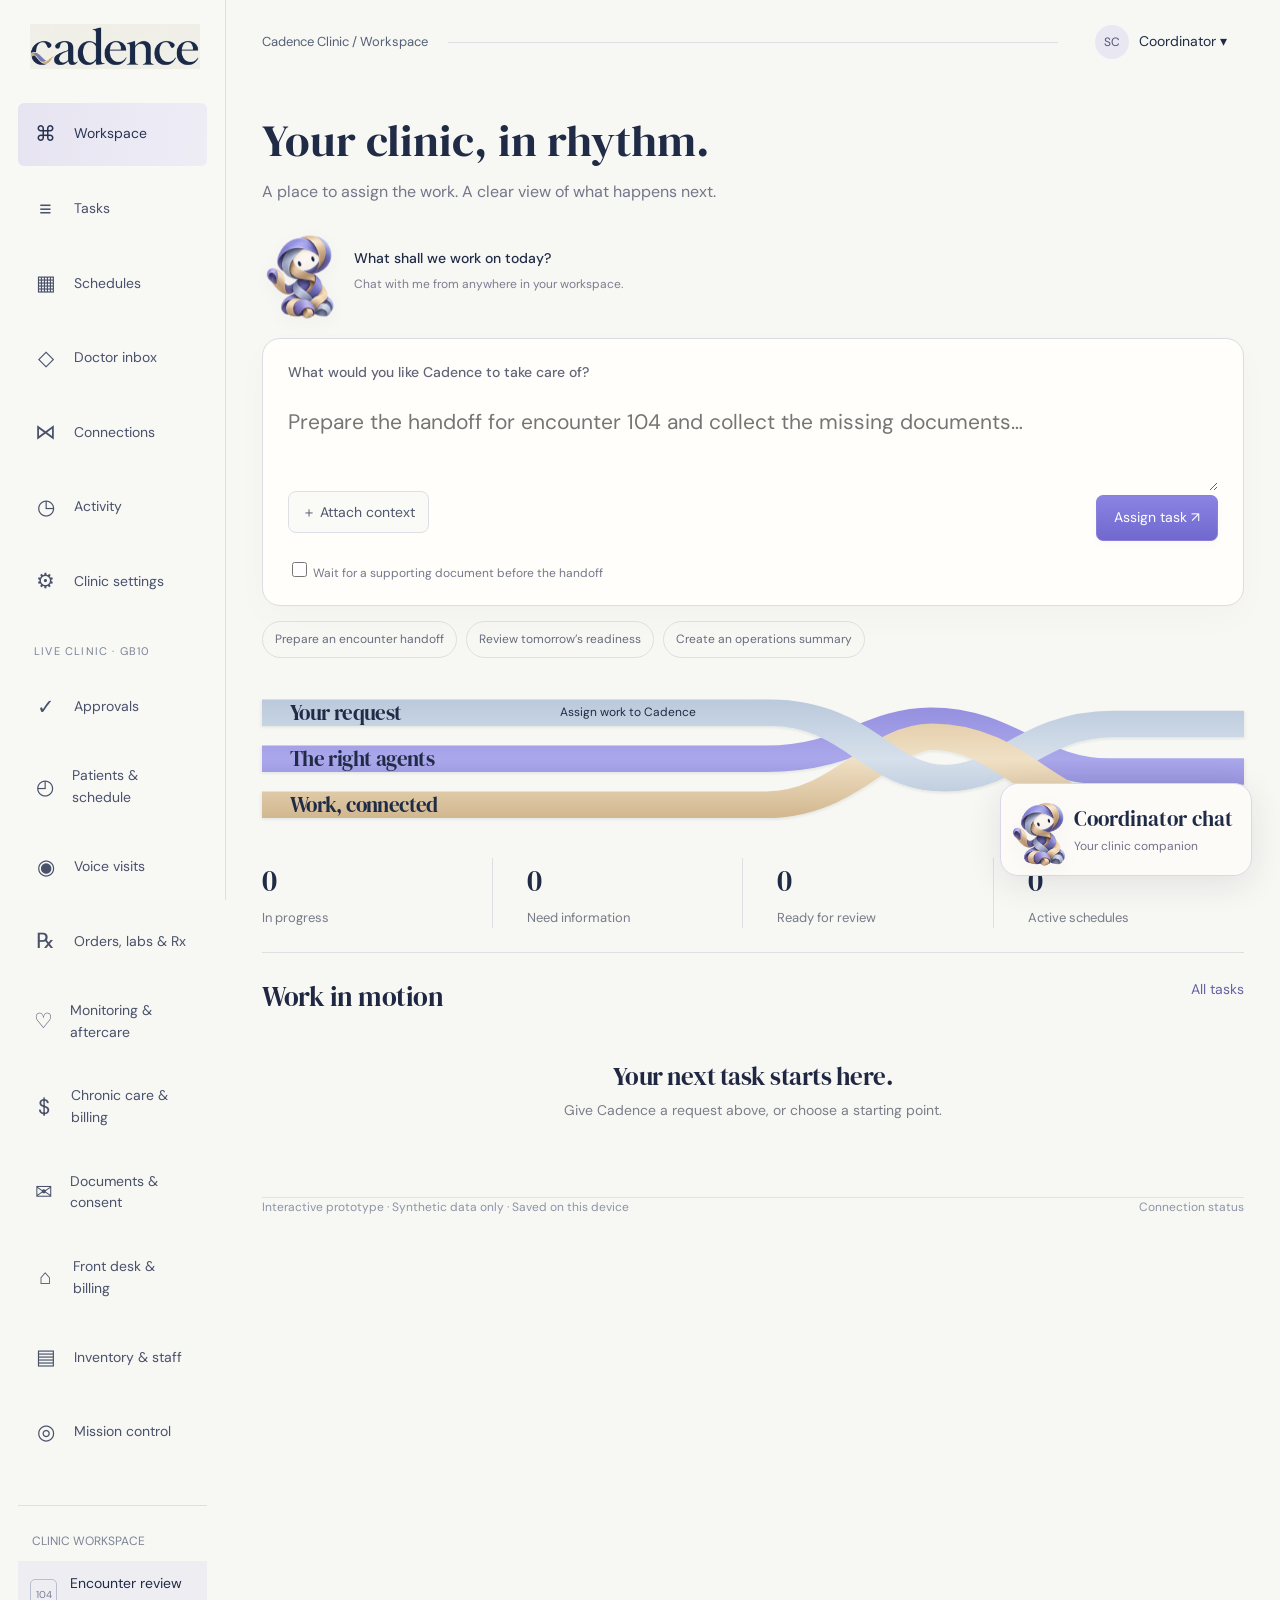
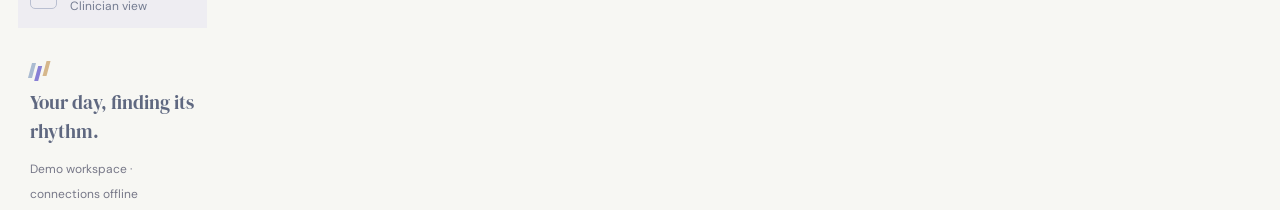
==== commit 0873bbfe: "Mascot UI is the live app: coordinator workspace reads real tasks/activity from the GB10 service; li" ====
--- a/web/index.html
+++ b/web/index.html
@@ -1,4 +1,4 @@
 <!doctype html>
-<html lang="en"><head><meta charset="utf-8"><meta name="viewport" content="width=device-width,initial-scale=1"><meta name="theme-color" content="#F7F7F3"><title>Cadence · Your day, finding its rhythm.</title><meta name="description" content="Cadence brings the encounter, its evidence, and follow-through together. Synthetic workflow prototype."><link rel="stylesheet" href="fonts.css"><link rel="stylesheet" href="weave.css"><link rel="stylesheet" href="coordinator.css"><link rel="stylesheet" href="weaver.css"><link rel="icon" type="image/svg+xml" href="data:image/svg+xml,%3Csvg xmlns='http://www.w3.org/2000/svg' viewBox='0 0 40 40'%3E%3Cpath d='M31 9A15 15 0 1 0 31 31' fill='none' stroke='%23202B46' stroke-width='5'/%3E%3Cpath d='M6 22Q17 15 29 31' fill='none' stroke='%237775D8' stroke-width='5'/%3E%3Cpath d='M6 24Q17 36 29 29' fill='none' stroke='%23D4B88F' stroke-width='4'/%3E%3C/svg%3E"></head><body>
+<html lang="en"><head><meta charset="utf-8"><meta name="viewport" content="width=device-width,initial-scale=1"><meta name="theme-color" content="#F7F7F3"><title>Cadence · Your day, finding its rhythm.</title><meta name="description" content="Cadence brings the encounter, its evidence, and follow-through together. Synthetic workflow prototype."><link rel="stylesheet" href="fonts.css"><link rel="stylesheet" href="weave.css"><link rel="stylesheet" href="coordinator.css"><link rel="stylesheet" href="weaver.css"><link rel="stylesheet" href="live-pages.css"><link rel="icon" type="image/svg+xml" href="data:image/svg+xml,%3Csvg xmlns='http://www.w3.org/2000/svg' viewBox='0 0 40 40'%3E%3Cpath d='M31 9A15 15 0 1 0 31 31' fill='none' stroke='%23202B46' stroke-width='5'/%3E%3Cpath d='M6 22Q17 15 29 31' fill='none' stroke='%237775D8' stroke-width='5'/%3E%3Cpath d='M6 24Q17 36 29 29' fill='none' stroke='%23D4B88F' stroke-width='4'/%3E%3C/svg%3E"></head><body>
 <div class="app-shell"><aside class="sidebar"><a class="brand" href="#home" aria-label="Cadence"><svg viewBox="200 260 1140 270" role="img" aria-label="Cadence woven wordmark"><image href="assets/wordmark-source.png" width="1536" height="1024"/></svg></a><nav id="navigation" aria-label="Workspace"></nav><div class="sidebar-case"><span>CLINIC WORKSPACE</span><a class="case-button" href="encounter.html"><span class="case-icon">104</span><span>Encounter review<small>Clinician view</small></span></a></div><div class="sidebar-bottom"><span class="small-weave" aria-hidden="true"><i></i><i></i><i></i></span><p>Your day, finding its rhythm.</p><a href="#connections">Demo workspace · connections offline</a></div></aside><div class="workspace"><header class="topbar"><span id="context">Clinic workspace</span><span class="topbar-line"></span><button data-action="role-menu" class="coordinator-profile"><span class="avatar">SC</span> Coordinator ▾</button></header><main id="app"></main><footer><span>Interactive prototype · Synthetic data only · Saved on this device</span><a href="#connections">Connection status</a></footer></div></div>
-<dialog id="editor"><div class="dialog-top"><h2 id="editor-title"></h2><button data-action="close" class="icon-button" aria-label="Close dialog">×</button></div><div id="editor-body"></div></dialog><div id="toast" role="status" aria-live="polite"></div><script src="weaver-work.js"></script><script src="weave.js"></script><script src="operations-model.js"></script><script src="coordinator.js"></script><script src="weaver.js"></script></body></html>+<dialog id="editor"><div class="dialog-top"><h2 id="editor-title"></h2><button data-action="close" class="icon-button" aria-label="Close dialog">×</button></div><div id="editor-body"></div></dialog><div id="toast" role="status" aria-live="polite"></div><script src="weaver-work.js"></script><script src="weave.js"></script><script src="operations-model.js"></script><script src="live-operations.js"></script><script src="coordinator.js"></script><script src="weaver.js"></script><script src="live-pages.js"></script></body></html>
--- a/web/weaver.css
+++ b/web/weaver.css
@@ -51,3 +51,7 @@
 .weaver-pose[data-pose=greeting]{--wx:0%;--wy:0%;animation:weaver-wave-hi 1.9s ease-in-out both;z-index:2}
 @keyframes weaver-wave-hi{0%{transform:translateY(0) rotate(0) scale(1)}14%{transform:translateY(-7px) rotate(-6deg) scale(1.03)}27%{transform:translateY(-5px) rotate(8deg)}40%{transform:translateY(-6px) rotate(-8deg)}53%{transform:translateY(-4px) rotate(7deg)}66%{transform:translateY(-5px) rotate(-6deg)}79%{transform:translateY(-3px) rotate(4deg)}100%{transform:translateY(0) rotate(0) scale(1)}}
 @media(prefers-reduced-motion:reduce){.weaver-pose[data-pose=greeting]{animation:none!important}}
+.weaver-mic{min-width:42px;font-size:16px;padding:8px 10px;border-radius:50%;border:1px solid #c9c6e6;background:#fff}
+.weaver-mic.recording{background:#d9534f;border-color:#d9534f;color:#fff;animation:weaver-mic-pulse 1.2s infinite}
+@keyframes weaver-mic-pulse{0%{box-shadow:0 0 0 0 #d9534f80}70%{box-shadow:0 0 0 10px #d9534f00}100%{box-shadow:0 0 0 0 #d9534f00}}
+@media (prefers-reduced-motion:reduce){.weaver-mic.recording{animation:none}}
--- a/web/live-pages.css
+++ b/web/live-pages.css
@@ -0,0 +1,43 @@
+/* Live clinic pages inside the coordinator workspace. Same Weave tokens; scoped to .live-page. */
+.nav-divider{display:block;margin:18px 16px 4px;font-size:11px;letter-spacing:1.2px;color:var(--muted)}
+.live-page h1{font-family:var(--serif);font-weight:400;font-size:clamp(30px,3.2vw,44px);line-height:1.15;margin:0 0 10px}
+.live-page .lede{color:#737789;margin:0 0 24px;max-width:860px;line-height:1.6}
+.live-page .grid{display:grid;gap:18px;grid-template-columns:repeat(auto-fit,minmax(320px,1fr))}
+.live-page .card{background:#fffefa;border:1px solid #dcdce3;border-radius:16px;padding:18px 20px;min-width:0;overflow-x:auto}
+.live-page .card h2{font-family:var(--serif);font-weight:400;font-size:21px;margin:0 0 12px;display:flex;gap:10px;align-items:baseline}
+.live-page .card h2 small{font-family:var(--sans);font-size:12px;color:var(--muted)}
+.live-page table{width:100%;border-collapse:collapse;font-size:13.5px}
+.live-page th{text-align:left;font-weight:500;color:var(--muted);font-size:12px;padding:6px 8px;border-bottom:1px solid var(--line)}
+.live-page td{padding:8px;border-bottom:1px solid #eeeef0;vertical-align:top;overflow-wrap:anywhere}
+.live-page tr:last-child td{border-bottom:0}
+.live-page .nowrap{white-space:nowrap;overflow-wrap:normal}
+.live-page .pill{display:inline-block;font-size:11.5px;padding:2px 8px;border-radius:20px;background:#eeeef2;color:#545b72;white-space:nowrap;margin:1px 0}
+.live-page .pill.good{background:#e5f2ea;color:#2d6a45}.live-page .pill.warn{background:#fbf0dc;color:#7a5413}.live-page .pill.bad{background:#f8e3e3;color:#8a2c2c}.live-page .pill.iris{background:var(--iris-pale);color:var(--iris-deep)}
+.live-page .row-actions{display:flex;gap:6px;flex-wrap:wrap}
+.live-page .row-actions button,.live-page .mini{font-size:12.5px;padding:5px 10px;border-radius:6px}
+.live-page button.primary{background:var(--ink);color:#fff;border-color:var(--ink)}
+.live-page button.approve{background:#2d6a45;color:#fff;border-color:#2d6a45}
+.live-page .approval{display:grid;grid-template-columns:1fr auto;gap:10px;align-items:center;padding:12px 0;border-bottom:1px solid #eeeef0}
+.live-page .approval:last-child{border-bottom:0}.live-page .approval .what{font-weight:500}.live-page .approval .meta{font-size:12px;color:var(--muted)}
+.live-page .approval pre{white-space:pre-wrap;font:12px/1.5 var(--sans);color:var(--body);background:#f6f6f2;border-radius:8px;padding:8px 10px;margin:6px 0 0}
+.live-page .empty{color:var(--muted);font-size:14px;padding:10px 0}
+.live-page .feed{list-style:none;margin:0;padding:0;font-size:13px;max-height:560px;overflow:auto}
+.live-page .feed li{display:grid;grid-template-columns:62px 1fr;gap:8px;padding:6px 0;border-bottom:1px solid #f0f0f2}
+.live-page .feed time{color:var(--muted);font-size:12px}.live-page .feed .k{font-size:11px;color:var(--iris-deep)}
+.live-page .composer{display:flex;gap:10px;margin:0 0 18px;flex-wrap:wrap;align-items:center}
+.live-page .composer input{flex:1;min-width:180px;border:1px solid var(--line);border-radius:10px;padding:11px 14px;background:#fff}
+.live-page form.inline{display:grid;gap:8px;grid-template-columns:1fr 1fr}.live-page form.inline .full{grid-column:1/-1}
+.live-page form.inline input,.live-page form.inline select{border:1px solid var(--line);border-radius:8px;padding:8px 10px;background:#fff;min-width:0}
+.live-page .footnote{font-size:12px;color:var(--muted)}
+.live-split{display:grid;grid-template-columns:minmax(0,1fr) 320px;gap:20px;align-items:start}
+.phone-card{position:sticky;top:20px;border-radius:26px!important;display:flex;flex-direction:column;gap:10px}
+.phone-card select{border:1px solid var(--line);border-radius:8px;padding:7px}
+.phone-card .phone-thread{height:340px;overflow:auto;display:flex;flex-direction:column;gap:8px;background:#fafaf8;border-radius:12px;padding:10px}
+.phone-card .bubble{max-width:85%;padding:8px 11px;border-radius:15px;font-size:13px;line-height:1.45;overflow-wrap:anywhere}
+.phone-card .bubble.out{background:#ececf1;align-self:flex-start;border-bottom-left-radius:4px}
+.phone-card .bubble.in{background:var(--iris);color:#fff;align-self:flex-end;border-bottom-right-radius:4px}
+.phone-card .bubble time{display:block;font-size:10.5px;opacity:.7;margin-top:3px}
+.phone-card .phone-quick{display:flex;gap:6px}.phone-card .phone-quick button{flex:1;font-size:12px;padding:7px 4px}
+.phone-card .phone-form{display:flex;gap:6px}.phone-card .phone-form input{flex:1;border:1px solid var(--line);border-radius:20px;padding:8px 12px;min-width:0}
+@media (max-width:1100px){.live-split{grid-template-columns:1fr}.phone-card{position:static}}
+@media (max-width:760px){.live-page form.inline{grid-template-columns:1fr}}
